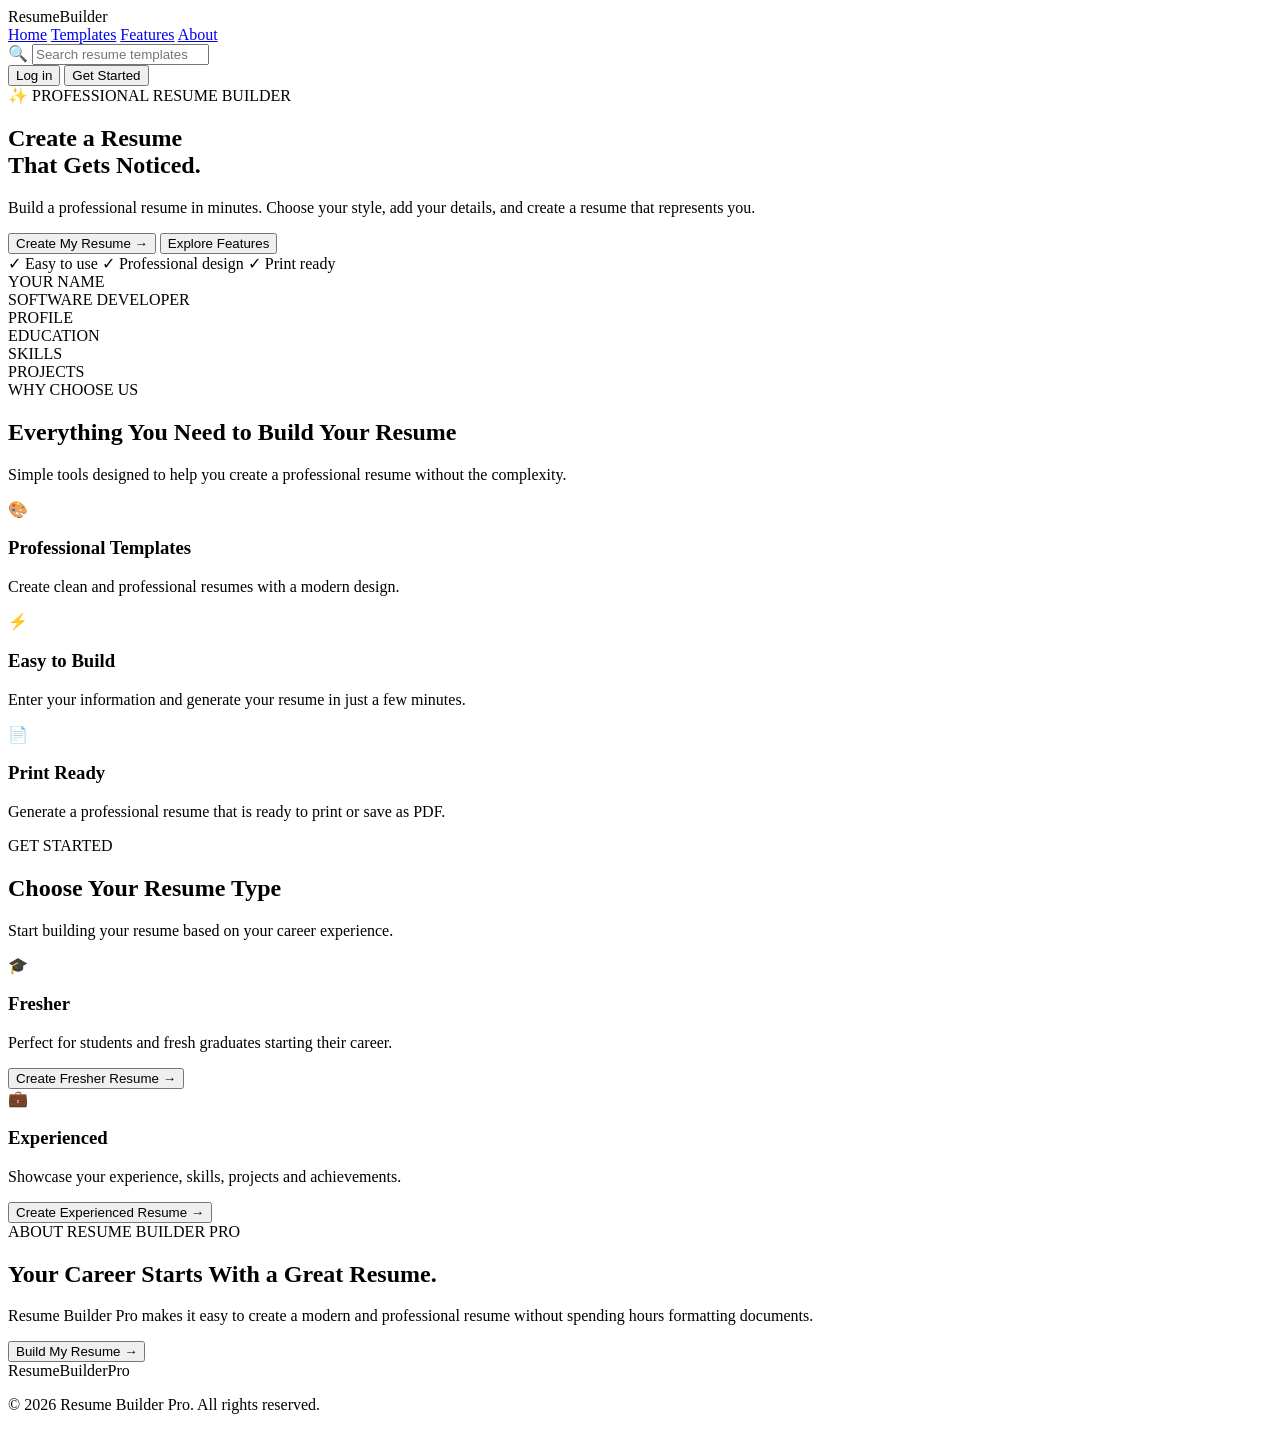
==== index.html @ 77cf284b "Update index.html" ====
<!DOCTYPE html>
<html lang="en">
<head>
  <meta charset="UTF-8">
  <meta name="viewport" content="width=device-width, initial-scale=1.0">

  <title>Resume Builder Pro</title>

  <link rel="stylesheet" href="home.css">
</head>

<body>

<!-- NAVBAR -->
<header class="navbar">

  <div class="logo">
    <span>Resume</span>Builder
  </div>

  <nav>
    <a href="#" class="active">Home</a>
    <a href="#templates">Templates</a>
    <a href="#features">Features</a>
    <a href="#about">About</a>
  </nav>

  <div class="nav-right">

    <div class="search">
      🔍
      <input
        type="text"
        placeholder="Search resume templates">
    </div>

    <button class="login">Log in</button>

    <button
      class="signup"
      onclick="startResume()">
      Get Started
    </button>

  </div>

</header>


<!-- HERO -->
<section class="hero">

  <div class="hero-content">

    <div class="badge">
      ✨ PROFESSIONAL RESUME BUILDER
    </div>

    <h1>
      Create a Resume<br>
      <span>That Gets Noticed.</span>
    </h1>

    <p>
      Build a professional resume in minutes.
      Choose your style, add your details,
      and create a resume that represents you.
    </p>

    <div class="hero-buttons">

      <button
        class="primary-btn"
        onclick="startResume()">
        Create My Resume →
      </button>

      <button
        class="secondary-btn"
        onclick="scrollToFeatures()">
        Explore Features
      </button>

    </div>

    <div class="trust">

      <span>✓ Easy to use</span>
      <span>✓ Professional design</span>
      <span>✓ Print ready</span>

    </div>

  </div>


  <!-- RESUME PREVIEW -->

  <div class="resume-preview">

    <div class="paper">

      <div class="paper-top">

        <div>

          <div class="fake-name">
            YOUR NAME
          </div>

          <div class="fake-role">
            SOFTWARE DEVELOPER
          </div>

        </div>

        <div class="fake-photo"></div>

      </div>

      <div class="line"></div>

      <div class="preview-section">

        <div class="preview-title">
          PROFILE
        </div>

        <div class="small-line"></div>
        <div class="small-line"></div>
        <div class="small-line short"></div>

      </div>

      <div class="preview-section">

        <div class="preview-title">
          EDUCATION
        </div>

        <div class="small-line"></div>
        <div class="small-line"></div>

      </div>

      <div class="preview-section">

        <div class="preview-title">
          SKILLS
        </div>

        <div class="skills-preview">
          <span></span>
          <span></span>
          <span></span>
          <span></span>
        </div>

      </div>

      <div class="preview-section">

        <div class="preview-title">
          PROJECTS
        </div>

        <div class="small-line"></div>
        <div class="small-line"></div>
        <div class="small-line short"></div>

      </div>

    </div>

  </div>

</section>


<!-- FEATURES -->
<section
  class="features"
  id="features">

  <div class="section-heading">

    <span>WHY CHOOSE US</span>

    <h2>
      Everything You Need to Build Your Resume
    </h2>

    <p>
      Simple tools designed to help you create
      a professional resume without the complexity.
    </p>

  </div>


  <div class="feature-grid">

    <div class="feature-card">

      <div class="feature-icon">
        🎨
      </div>

      <h3>
        Professional Templates
      </h3>

      <p>
        Create clean and professional resumes
        with a modern design.
      </p>

    </div>


    <div class="feature-card">

      <div class="feature-icon">
        ⚡
      </div>

      <h3>
        Easy to Build
      </h3>

      <p>
        Enter your information and generate
        your resume in just a few minutes.
      </p>

    </div>


    <div class="feature-card">

      <div class="feature-icon">
        📄
      </div>

      <h3>
        Print Ready
      </h3>

      <p>
        Generate a professional resume that
        is ready to print or save as PDF.
      </p>

    </div>

  </div>

</section>


<!-- TEMPLATES -->
<section
  class="templates"
  id="templates">

  <div class="section-heading">

    <span>GET STARTED</span>

    <h2>
      Choose Your Resume Type
    </h2>

    <p>
      Start building your resume based on
      your career experience.
    </p>

  </div>


  <div class="type-grid">

    <div
      class="type-card"
      onclick="startResume()">

      <div class="type-icon">
        🎓
      </div>

      <h3>
        Fresher
      </h3>

      <p>
        Perfect for students and fresh graduates
        starting their career.
      </p>

      <button>
        Create Fresher Resume →
      </button>

    </div>


    <div
      class="type-card"
      onclick="startResume()">

      <div class="type-icon">
        💼
      </div>

      <h3>
        Experienced
      </h3>

      <p>
        Showcase your experience, skills,
        projects and achievements.
      </p>

      <button>
        Create Experienced Resume →
      </button>

    </div>

  </div>

</section>


<!-- ABOUT -->
<section
  class="about"
  id="about">

  <div>

    <span>ABOUT RESUME BUILDER PRO</span>

    <h2>
      Your Career Starts With
      a Great Resume.
    </h2>

    <p>
      Resume Builder Pro makes it easy to create
      a modern and professional resume without
      spending hours formatting documents.
    </p>

    <button
      class="primary-btn"
      onclick="startResume()">
      Build My Resume →
    </button>

  </div>

</section>


<!-- FOOTER -->
<footer>

  <div class="footer-logo">
    ResumeBuilder<span>Pro</span>
  </div>

  <p>
    © 2026 Resume Builder Pro. All rights reserved.
  </p>

</footer>


<script>

function startResume() {

  window.location.href = "resume.html";

}

function scrollToFeatures() {

  document
    .getElementById("features")
    .scrollIntoView({
      behavior: "smooth"
    });

}

</script>

</body>
</html>
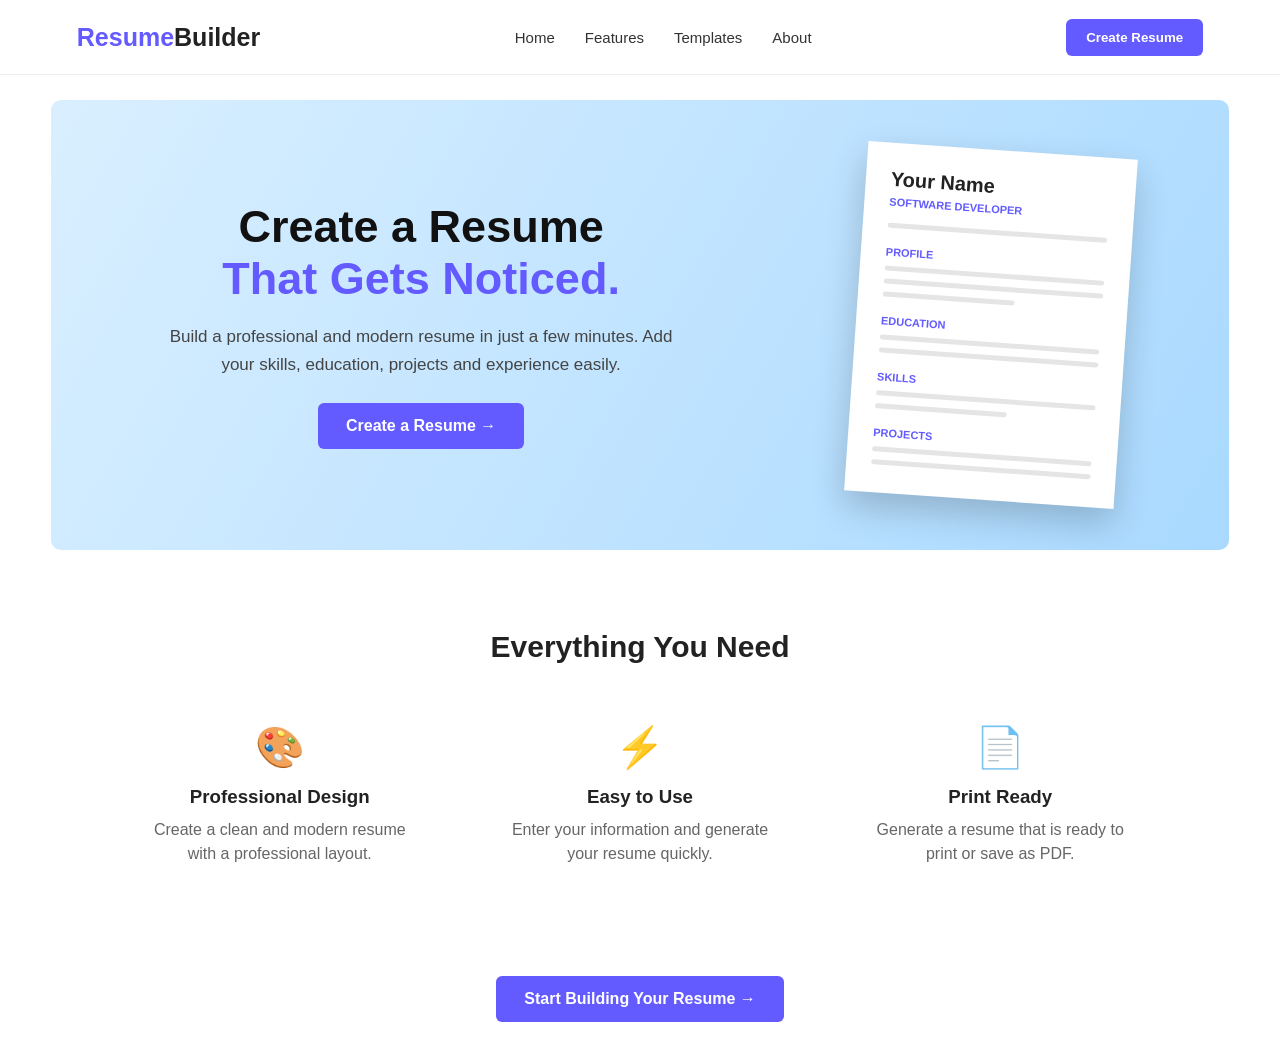
==== commit f84c48b7: "Update index.html" ====
--- a/index.html
+++ b/index.html
@@ -6,397 +6,448 @@
 
   <title>Resume Builder Pro</title>
 
-  <link rel="stylesheet" href="home.css">
+  <style>
+    * {
+      margin: 0;
+      padding: 0;
+      box-sizing: border-box;
+    }
+
+    body {
+      font-family: Arial, sans-serif;
+      background: white;
+      color: #222;
+    }
+
+    /* NAVBAR */
+
+    .navbar {
+      height: 75px;
+      display: flex;
+      align-items: center;
+      justify-content: space-between;
+      padding: 0 6%;
+      border-bottom: 1px solid #eee;
+      background: white;
+    }
+
+    .logo {
+      font-size: 25px;
+      font-weight: bold;
+      color: #635bff;
+    }
+
+    .logo span {
+      color: #222;
+    }
+
+    .nav-links {
+      display: flex;
+      gap: 30px;
+    }
+
+    .nav-links a {
+      text-decoration: none;
+      color: #333;
+      font-size: 15px;
+    }
+
+    .nav-links a:hover {
+      color: #635bff;
+    }
+
+    .nav-button {
+      background: #635bff;
+      color: white;
+      border: none;
+      padding: 11px 20px;
+      border-radius: 6px;
+      cursor: pointer;
+      font-weight: bold;
+    }
+
+
+    /* HERO */
+
+    .hero {
+      margin: 25px 4%;
+      min-height: 430px;
+      border-radius: 10px;
+
+      background: linear-gradient(
+        120deg,
+        #d9efff,
+        #a9d9ff
+      );
+
+      display: flex;
+      align-items: center;
+      justify-content: space-between;
+
+      padding: 50px 8%;
+      overflow: hidden;
+    }
+
+    .hero-content {
+      width: 55%;
+      text-align: center;
+    }
+
+    .hero h1 {
+      font-size: 45px;
+      margin-bottom: 18px;
+      color: #111;
+    }
+
+    .hero h1 span {
+      color: #635bff;
+    }
+
+    .hero p {
+      font-size: 17px;
+      line-height: 1.6;
+      color: #444;
+      margin-bottom: 25px;
+    }
+
+    .create-btn {
+      background: #635bff;
+      color: white;
+      border: none;
+      padding: 14px 28px;
+      border-radius: 6px;
+      font-size: 16px;
+      font-weight: bold;
+      cursor: pointer;
+    }
+
+    .create-btn:hover {
+      background: #5048d8;
+    }
+
+
+    /* RESUME PREVIEW */
+
+    .resume-card {
+      width: 270px;
+      height: 350px;
+      background: white;
+      padding: 25px;
+      box-shadow: 0 15px 35px rgba(0,0,0,0.2);
+      transform: rotate(4deg);
+    }
+
+    .resume-card h2 {
+      font-size: 20px;
+      margin-bottom: 5px;
+    }
+
+    .resume-card h4 {
+      color: #635bff;
+      font-size: 11px;
+      margin-bottom: 15px;
+    }
+
+    .line {
+      height: 5px;
+      background: #e5e5e5;
+      margin: 8px 0;
+      border-radius: 5px;
+    }
+
+    .short {
+      width: 60%;
+    }
+
+    .resume-title {
+      font-size: 11px;
+      font-weight: bold;
+      color: #635bff;
+      margin-top: 18px;
+    }
+
+
+    /* FEATURES */
+
+    .features {
+      padding: 55px 7%;
+      text-align: center;
+    }
+
+    .features h2 {
+      font-size: 30px;
+      margin-bottom: 35px;
+    }
+
+    .feature-container {
+      display: flex;
+      justify-content: center;
+      gap: 30px;
+    }
+
+    .feature {
+      width: 30%;
+      padding: 25px;
+    }
+
+    .icon {
+      font-size: 40px;
+      margin-bottom: 15px;
+    }
+
+    .feature h3 {
+      margin-bottom: 10px;
+    }
+
+    .feature p {
+      color: #666;
+      line-height: 1.5;
+    }
+
+
+    /* BOTTOM BUTTON */
+
+    .bottom {
+      text-align: center;
+      padding: 30px;
+    }
+
+
+    /* MOBILE */
+
+    @media (max-width: 800px) {
+
+      .nav-links {
+        display: none;
+      }
+
+      .hero {
+        flex-direction: column;
+        text-align: center;
+      }
+
+      .hero-content {
+        width: 100%;
+      }
+
+      .hero h1 {
+        font-size: 35px;
+      }
+
+      .resume-card {
+        margin-top: 40px;
+      }
+
+      .feature-container {
+        flex-direction: column;
+        align-items: center;
+      }
+
+      .feature {
+        width: 90%;
+      }
+    }
+
+  </style>
 </head>
 
+
 <body>
 
-<!-- NAVBAR -->
-<header class="navbar">
-
-  <div class="logo">
-    <span>Resume</span>Builder
+
+  <!-- NAVBAR -->
+
+  <div class="navbar">
+
+    <div class="logo">
+      Resume<span>Builder</span>
+    </div>
+
+    <div class="nav-links">
+      <a href="#">Home</a>
+      <a href="#features">Features</a>
+      <a href="#">Templates</a>
+      <a href="#">About</a>
+    </div>
+
+    <button
+      class="nav-button"
+      onclick="openResume()">
+      Create Resume
+    </button>
+
   </div>
 
-  <nav>
-    <a href="#" class="active">Home</a>
-    <a href="#templates">Templates</a>
-    <a href="#features">Features</a>
-    <a href="#about">About</a>
-  </nav>
-
-  <div class="nav-right">
-
-    <div class="search">
-      🔍
-      <input
-        type="text"
-        placeholder="Search resume templates">
+
+  <!-- HERO -->
+
+  <section class="hero">
+
+    <div class="hero-content">
+
+      <h1>
+        Create a Resume<br>
+        <span>That Gets Noticed.</span>
+      </h1>
+
+      <p>
+        Build a professional and modern resume
+        in just a few minutes. Add your skills,
+        education, projects and experience easily.
+      </p>
+
+      <button
+        class="create-btn"
+        onclick="openResume()">
+        Create a Resume →
+      </button>
+
     </div>
 
-    <button class="login">Log in</button>
+
+    <!-- RESUME PREVIEW -->
+
+    <div class="resume-card">
+
+      <h2>Your Name</h2>
+
+      <h4>SOFTWARE DEVELOPER</h4>
+
+      <div class="line"></div>
+
+      <div class="resume-title">
+        PROFILE
+      </div>
+
+      <div class="line"></div>
+      <div class="line"></div>
+      <div class="line short"></div>
+
+
+      <div class="resume-title">
+        EDUCATION
+      </div>
+
+      <div class="line"></div>
+      <div class="line"></div>
+
+
+      <div class="resume-title">
+        SKILLS
+      </div>
+
+      <div class="line"></div>
+      <div class="line short"></div>
+
+
+      <div class="resume-title">
+        PROJECTS
+      </div>
+
+      <div class="line"></div>
+      <div class="line"></div>
+
+    </div>
+
+  </section>
+
+
+  <!-- FEATURES -->
+
+  <section
+    class="features"
+    id="features">
+
+    <h2>
+      Everything You Need
+    </h2>
+
+
+    <div class="feature-container">
+
+
+      <div class="feature">
+
+        <div class="icon">
+          🎨
+        </div>
+
+        <h3>
+          Professional Design
+        </h3>
+
+        <p>
+          Create a clean and modern resume
+          with a professional layout.
+        </p>
+
+      </div>
+
+
+      <div class="feature">
+
+        <div class="icon">
+          ⚡
+        </div>
+
+        <h3>
+          Easy to Use
+        </h3>
+
+        <p>
+          Enter your information and
+          generate your resume quickly.
+        </p>
+
+      </div>
+
+
+      <div class="feature">
+
+        <div class="icon">
+          📄
+        </div>
+
+        <h3>
+          Print Ready
+        </h3>
+
+        <p>
+          Generate a resume that is ready
+          to print or save as PDF.
+        </p>
+
+      </div>
+
+
+    </div>
+
+  </section>
+
+
+  <!-- BOTTOM -->
+
+  <div class="bottom">
 
     <button
-      class="signup"
-      onclick="startResume()">
-      Get Started
+      class="create-btn"
+      onclick="openResume()">
+      Start Building Your Resume →
     </button>
 
   </div>
 
-</header>
-
-
-<!-- HERO -->
-<section class="hero">
-
-  <div class="hero-content">
-
-    <div class="badge">
-      ✨ PROFESSIONAL RESUME BUILDER
-    </div>
-
-    <h1>
-      Create a Resume<br>
-      <span>That Gets Noticed.</span>
-    </h1>
-
-    <p>
-      Build a professional resume in minutes.
-      Choose your style, add your details,
-      and create a resume that represents you.
-    </p>
-
-    <div class="hero-buttons">
-
-      <button
-        class="primary-btn"
-        onclick="startResume()">
-        Create My Resume →
-      </button>
-
-      <button
-        class="secondary-btn"
-        onclick="scrollToFeatures()">
-        Explore Features
-      </button>
-
-    </div>
-
-    <div class="trust">
-
-      <span>✓ Easy to use</span>
-      <span>✓ Professional design</span>
-      <span>✓ Print ready</span>
-
-    </div>
-
-  </div>
-
-
-  <!-- RESUME PREVIEW -->
-
-  <div class="resume-preview">
-
-    <div class="paper">
-
-      <div class="paper-top">
-
-        <div>
-
-          <div class="fake-name">
-            YOUR NAME
-          </div>
-
-          <div class="fake-role">
-            SOFTWARE DEVELOPER
-          </div>
-
-        </div>
-
-        <div class="fake-photo"></div>
-
-      </div>
-
-      <div class="line"></div>
-
-      <div class="preview-section">
-
-        <div class="preview-title">
-          PROFILE
-        </div>
-
-        <div class="small-line"></div>
-        <div class="small-line"></div>
-        <div class="small-line short"></div>
-
-      </div>
-
-      <div class="preview-section">
-
-        <div class="preview-title">
-          EDUCATION
-        </div>
-
-        <div class="small-line"></div>
-        <div class="small-line"></div>
-
-      </div>
-
-      <div class="preview-section">
-
-        <div class="preview-title">
-          SKILLS
-        </div>
-
-        <div class="skills-preview">
-          <span></span>
-          <span></span>
-          <span></span>
-          <span></span>
-        </div>
-
-      </div>
-
-      <div class="preview-section">
-
-        <div class="preview-title">
-          PROJECTS
-        </div>
-
-        <div class="small-line"></div>
-        <div class="small-line"></div>
-        <div class="small-line short"></div>
-
-      </div>
-
-    </div>
-
-  </div>
-
-</section>
-
-
-<!-- FEATURES -->
-<section
-  class="features"
-  id="features">
-
-  <div class="section-heading">
-
-    <span>WHY CHOOSE US</span>
-
-    <h2>
-      Everything You Need to Build Your Resume
-    </h2>
-
-    <p>
-      Simple tools designed to help you create
-      a professional resume without the complexity.
-    </p>
-
-  </div>
-
-
-  <div class="feature-grid">
-
-    <div class="feature-card">
-
-      <div class="feature-icon">
-        🎨
-      </div>
-
-      <h3>
-        Professional Templates
-      </h3>
-
-      <p>
-        Create clean and professional resumes
-        with a modern design.
-      </p>
-
-    </div>
-
-
-    <div class="feature-card">
-
-      <div class="feature-icon">
-        ⚡
-      </div>
-
-      <h3>
-        Easy to Build
-      </h3>
-
-      <p>
-        Enter your information and generate
-        your resume in just a few minutes.
-      </p>
-
-    </div>
-
-
-    <div class="feature-card">
-
-      <div class="feature-icon">
-        📄
-      </div>
-
-      <h3>
-        Print Ready
-      </h3>
-
-      <p>
-        Generate a professional resume that
-        is ready to print or save as PDF.
-      </p>
-
-    </div>
-
-  </div>
-
-</section>
-
-
-<!-- TEMPLATES -->
-<section
-  class="templates"
-  id="templates">
-
-  <div class="section-heading">
-
-    <span>GET STARTED</span>
-
-    <h2>
-      Choose Your Resume Type
-    </h2>
-
-    <p>
-      Start building your resume based on
-      your career experience.
-    </p>
-
-  </div>
-
-
-  <div class="type-grid">
-
-    <div
-      class="type-card"
-      onclick="startResume()">
-
-      <div class="type-icon">
-        🎓
-      </div>
-
-      <h3>
-        Fresher
-      </h3>
-
-      <p>
-        Perfect for students and fresh graduates
-        starting their career.
-      </p>
-
-      <button>
-        Create Fresher Resume →
-      </button>
-
-    </div>
-
-
-    <div
-      class="type-card"
-      onclick="startResume()">
-
-      <div class="type-icon">
-        💼
-      </div>
-
-      <h3>
-        Experienced
-      </h3>
-
-      <p>
-        Showcase your experience, skills,
-        projects and achievements.
-      </p>
-
-      <button>
-        Create Experienced Resume →
-      </button>
-
-    </div>
-
-  </div>
-
-</section>
-
-
-<!-- ABOUT -->
-<section
-  class="about"
-  id="about">
-
-  <div>
-
-    <span>ABOUT RESUME BUILDER PRO</span>
-
-    <h2>
-      Your Career Starts With
-      a Great Resume.
-    </h2>
-
-    <p>
-      Resume Builder Pro makes it easy to create
-      a modern and professional resume without
-      spending hours formatting documents.
-    </p>
-
-    <button
-      class="primary-btn"
-      onclick="startResume()">
-      Build My Resume →
-    </button>
-
-  </div>
-
-</section>
-
-
-<!-- FOOTER -->
-<footer>
-
-  <div class="footer-logo">
-    ResumeBuilder<span>Pro</span>
-  </div>
-
-  <p>
-    © 2026 Resume Builder Pro. All rights reserved.
-  </p>
-
-</footer>
-
-
-<script>
-
-function startResume() {
-
-  window.location.href = "resume.html";
-
-}
-
-function scrollToFeatures() {
-
-  document
-    .getElementById("features")
-    .scrollIntoView({
-      behavior: "smooth"
-    });
-
-}
-
-</script>
+
+  <script>
+
+    function openResume() {
+
+      window.location.href = "resume.html";
+
+    }
+
+  </script>
+
 
 </body>
 </html>
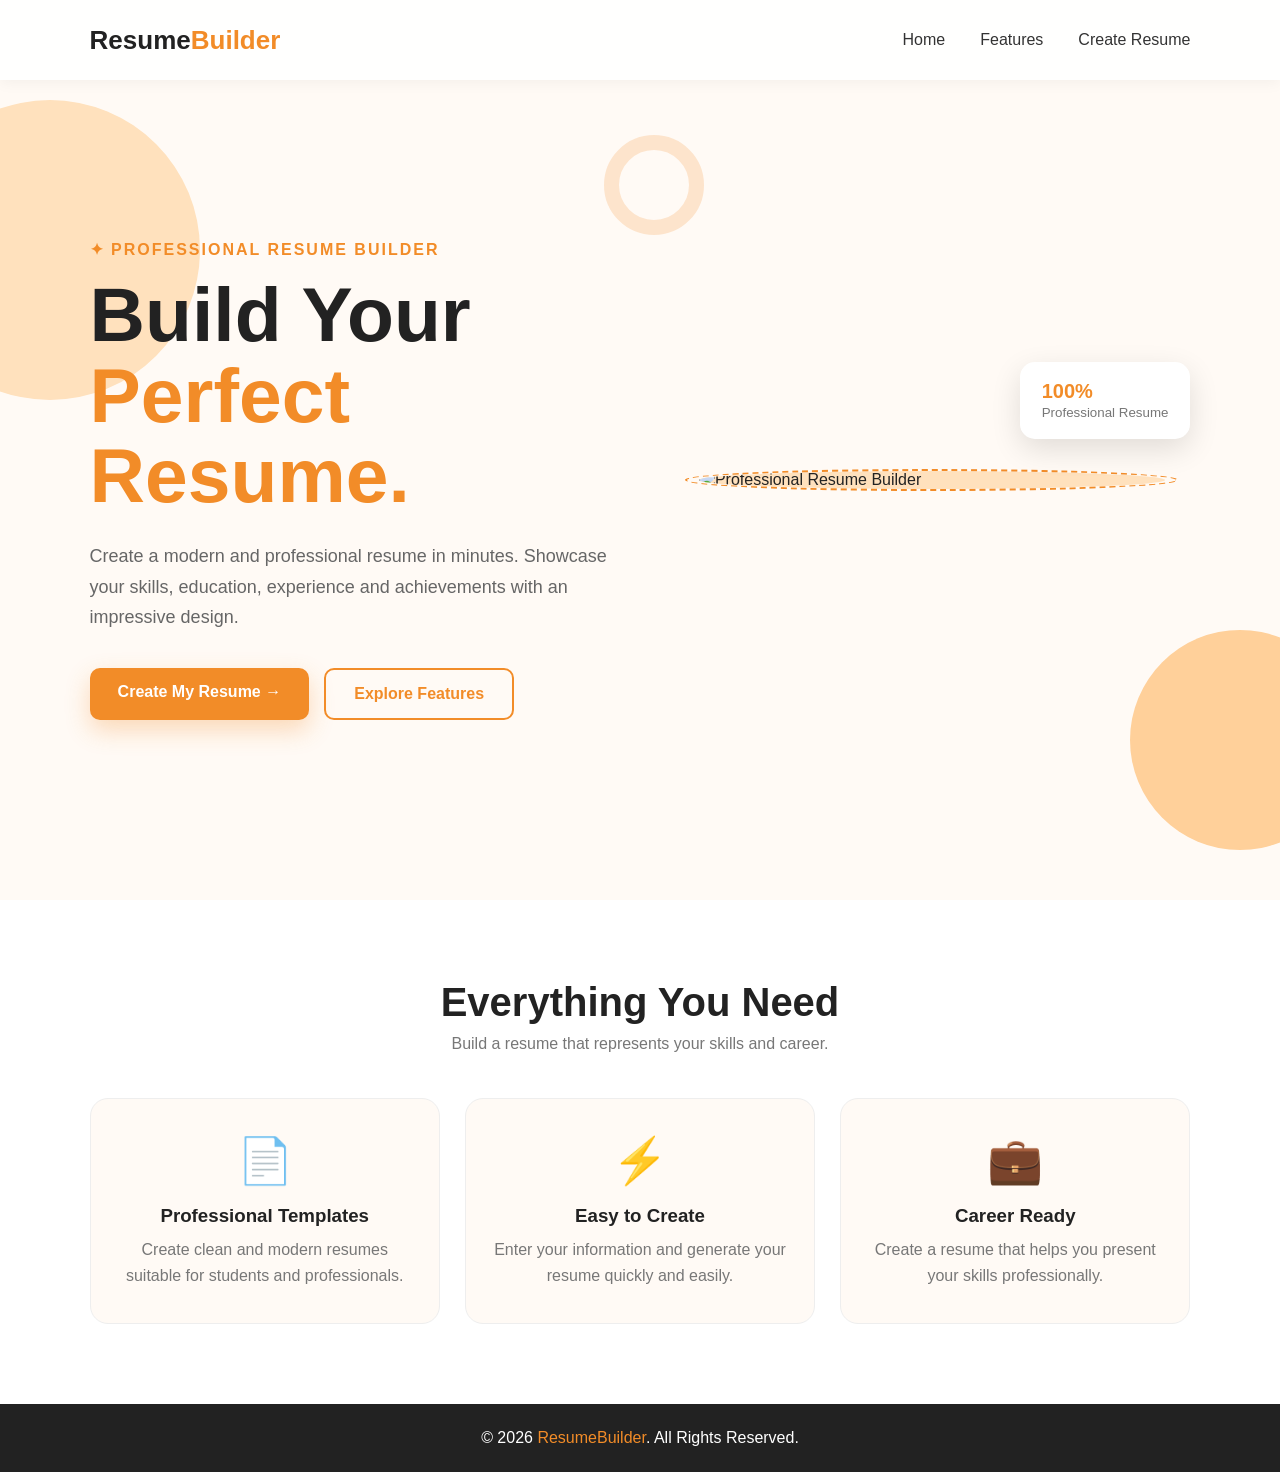
==== commit 4dbb9070: "Update index.html" ====
--- a/index.html
+++ b/index.html
@@ -1,452 +1,579 @@
 <!DOCTYPE html>
 <html lang="en">
 <head>
-  <meta charset="UTF-8">
-  <meta name="viewport" content="width=device-width, initial-scale=1.0">
-
-  <title>Resume Builder Pro</title>
-
-  <style>
-    * {
-      margin: 0;
-      padding: 0;
-      box-sizing: border-box;
-    }
-
-    body {
-      font-family: Arial, sans-serif;
-      background: white;
-      color: #222;
-    }
-
-    /* NAVBAR */
-
-    .navbar {
-      height: 75px;
-      display: flex;
-      align-items: center;
-      justify-content: space-between;
-      padding: 0 6%;
-      border-bottom: 1px solid #eee;
-      background: white;
-    }
-
-    .logo {
-      font-size: 25px;
-      font-weight: bold;
-      color: #635bff;
-    }
-
-    .logo span {
-      color: #222;
-    }
+<meta charset="UTF-8">
+<meta name="viewport" content="width=device-width, initial-scale=1.0">
+
+<title>Resume Builder Pro</title>
+
+<style>
+* {
+    margin: 0;
+    padding: 0;
+    box-sizing: border-box;
+    font-family: "Poppins", Arial, sans-serif;
+}
+
+body {
+    background: #fffaf5;
+    color: #222;
+    overflow-x: hidden;
+}
+
+/* NAVBAR */
+.navbar {
+    width: 100%;
+    height: 80px;
+    display: flex;
+    align-items: center;
+    justify-content: space-between;
+    padding: 0 7%;
+    background: rgba(255,255,255,0.9);
+    backdrop-filter: blur(10px);
+    position: fixed;
+    top: 0;
+    z-index: 1000;
+    box-shadow: 0 2px 15px rgba(0,0,0,0.05);
+}
+
+.logo {
+    font-size: 26px;
+    font-weight: 800;
+    color: #222;
+}
+
+.logo span {
+    color: #f28c28;
+}
+
+.nav-links {
+    display: flex;
+    gap: 35px;
+    list-style: none;
+}
+
+.nav-links a {
+    text-decoration: none;
+    color: #333;
+    font-weight: 500;
+    transition: 0.3s;
+}
+
+.nav-links a:hover {
+    color: #f28c28;
+}
+
+/* HERO */
+.hero {
+    min-height: 100vh;
+    padding: 120px 7% 60px;
+    display: flex;
+    align-items: center;
+    justify-content: space-between;
+    position: relative;
+    overflow: hidden;
+}
+
+/* BACKGROUND SHAPES */
+.shape {
+    position: absolute;
+    border-radius: 50%;
+    z-index: -1;
+}
+
+.shape1 {
+    width: 300px;
+    height: 300px;
+    background: #ffe1bd;
+    top: 100px;
+    left: -100px;
+    animation: float 6s ease-in-out infinite;
+}
+
+.shape2 {
+    width: 220px;
+    height: 220px;
+    background: #ffd09a;
+    right: -70px;
+    bottom: 50px;
+    animation: float 5s ease-in-out infinite reverse;
+}
+
+.shape3 {
+    width: 100px;
+    height: 100px;
+    border: 15px solid #f28c28;
+    right: 45%;
+    top: 15%;
+    opacity: .2;
+    animation: rotate 10s linear infinite;
+}
+
+/* LEFT */
+.hero-content {
+    width: 50%;
+    animation: slideLeft 1s ease forwards;
+}
+
+.small-title {
+    color: #f28c28;
+    font-size: 16px;
+    font-weight: 700;
+    letter-spacing: 2px;
+    margin-bottom: 15px;
+}
+
+.hero h1 {
+    font-size: clamp(45px, 6vw, 78px);
+    line-height: 1.05;
+    font-weight: 800;
+    margin-bottom: 25px;
+}
+
+.hero h1 span {
+    color: #f28c28;
+}
+
+.hero p {
+    font-size: 18px;
+    line-height: 1.7;
+    color: #666;
+    max-width: 560px;
+    margin-bottom: 35px;
+}
+
+/* BUTTONS */
+.buttons {
+    display: flex;
+    gap: 15px;
+    flex-wrap: wrap;
+}
+
+.primary-btn {
+    text-decoration: none;
+    padding: 15px 28px;
+    background: #f28c28;
+    color: white;
+    border-radius: 10px;
+    font-weight: 700;
+    box-shadow: 0 10px 25px rgba(242,140,40,.3);
+    transition: .3s;
+}
+
+.primary-btn:hover {
+    transform: translateY(-4px);
+    background: #e4770d;
+}
+
+.secondary-btn {
+    text-decoration: none;
+    padding: 15px 28px;
+    border: 2px solid #f28c28;
+    color: #f28c28;
+    border-radius: 10px;
+    font-weight: 700;
+    transition: .3s;
+}
+
+.secondary-btn:hover {
+    background: #f28c28;
+    color: white;
+}
+
+/* IMAGE */
+.hero-image {
+    width: 47%;
+    display: flex;
+    justify-content: center;
+    align-items: center;
+    position: relative;
+    animation: slideRight 1s ease forwards;
+}
+
+.image-circle {
+    width: min(480px, 90%);
+    height: min(480px, 90%);
+    border-radius: 50%;
+    background: #ffe1bd;
+    display: flex;
+    justify-content: center;
+    align-items: center;
+    position: relative;
+    animation: imageFloat 4s ease-in-out infinite;
+}
+
+.image-circle::before {
+    content: "";
+    position: absolute;
+    width: 105%;
+    height: 105%;
+    border: 2px dashed #f28c28;
+    border-radius: 50%;
+    animation: rotate 15s linear infinite;
+}
+
+.hero-image img {
+    width: 100%;
+    height: 100%;
+    object-fit: cover;
+    border-radius: 50%;
+    position: relative;
+    z-index: 2;
+}
+
+/* BADGE */
+.badge {
+    position: absolute;
+    right: 0;
+    bottom: 50px;
+    background: white;
+    padding: 18px 22px;
+    border-radius: 15px;
+    box-shadow: 0 10px 30px rgba(0,0,0,.12);
+    animation: badgeFloat 3s ease-in-out infinite;
+    z-index: 5;
+}
+
+.badge strong {
+    display: block;
+    font-size: 20px;
+    color: #f28c28;
+}
+
+.badge small {
+    color: #777;
+}
+
+/* FEATURES */
+.features {
+    padding: 80px 7%;
+    background: white;
+    text-align: center;
+}
+
+.features h2 {
+    font-size: 40px;
+    margin-bottom: 10px;
+}
+
+.features > p {
+    color: #777;
+    margin-bottom: 45px;
+}
+
+.feature-grid {
+    display: grid;
+    grid-template-columns: repeat(3, 1fr);
+    gap: 25px;
+}
+
+.card {
+    padding: 35px 25px;
+    border-radius: 18px;
+    background: #fffaf5;
+    transition: .3s;
+    border: 1px solid #eee;
+}
+
+.card:hover {
+    transform: translateY(-10px);
+    box-shadow: 0 15px 35px rgba(0,0,0,.08);
+}
+
+.icon {
+    font-size: 45px;
+    margin-bottom: 18px;
+}
+
+.card h3 {
+    margin-bottom: 10px;
+}
+
+.card p {
+    color: #777;
+    line-height: 1.6;
+}
+
+/* FOOTER */
+footer {
+    background: #222;
+    color: white;
+    text-align: center;
+    padding: 25px;
+}
+
+footer span {
+    color: #f28c28;
+}
+
+/* ANIMATIONS */
+@keyframes slideLeft {
+    from {
+        opacity: 0;
+        transform: translateX(-70px);
+    }
+    to {
+        opacity: 1;
+        transform: translateX(0);
+    }
+}
+
+@keyframes slideRight {
+    from {
+        opacity: 0;
+        transform: translateX(70px);
+    }
+    to {
+        opacity: 1;
+        transform: translateX(0);
+    }
+}
+
+@keyframes imageFloat {
+    0%,100% {
+        transform: translateY(0);
+    }
+    50% {
+        transform: translateY(-15px);
+    }
+}
+
+@keyframes badgeFloat {
+    0%,100% {
+        transform: translateY(0);
+    }
+    50% {
+        transform: translateY(-10px);
+    }
+}
+
+@keyframes float {
+    0%,100% {
+        transform: translateY(0);
+    }
+    50% {
+        transform: translateY(-25px);
+    }
+}
+
+@keyframes rotate {
+    from {
+        transform: rotate(0deg);
+    }
+    to {
+        transform: rotate(360deg);
+    }
+}
+
+/* MOBILE */
+@media(max-width: 900px) {
 
     .nav-links {
-      display: flex;
-      gap: 30px;
-    }
-
-    .nav-links a {
-      text-decoration: none;
-      color: #333;
-      font-size: 15px;
-    }
-
-    .nav-links a:hover {
-      color: #635bff;
-    }
-
-    .nav-button {
-      background: #635bff;
-      color: white;
-      border: none;
-      padding: 11px 20px;
-      border-radius: 6px;
-      cursor: pointer;
-      font-weight: bold;
-    }
-
-
-    /* HERO */
+        display: none;
+    }
 
     .hero {
-      margin: 25px 4%;
-      min-height: 430px;
-      border-radius: 10px;
-
-      background: linear-gradient(
-        120deg,
-        #d9efff,
-        #a9d9ff
-      );
-
-      display: flex;
-      align-items: center;
-      justify-content: space-between;
-
-      padding: 50px 8%;
-      overflow: hidden;
-    }
-
-    .hero-content {
-      width: 55%;
-      text-align: center;
-    }
-
-    .hero h1 {
-      font-size: 45px;
-      margin-bottom: 18px;
-      color: #111;
-    }
-
-    .hero h1 span {
-      color: #635bff;
-    }
-
-    .hero p {
-      font-size: 17px;
-      line-height: 1.6;
-      color: #444;
-      margin-bottom: 25px;
-    }
-
-    .create-btn {
-      background: #635bff;
-      color: white;
-      border: none;
-      padding: 14px 28px;
-      border-radius: 6px;
-      font-size: 16px;
-      font-weight: bold;
-      cursor: pointer;
-    }
-
-    .create-btn:hover {
-      background: #5048d8;
-    }
-
-
-    /* RESUME PREVIEW */
-
-    .resume-card {
-      width: 270px;
-      height: 350px;
-      background: white;
-      padding: 25px;
-      box-shadow: 0 15px 35px rgba(0,0,0,0.2);
-      transform: rotate(4deg);
-    }
-
-    .resume-card h2 {
-      font-size: 20px;
-      margin-bottom: 5px;
-    }
-
-    .resume-card h4 {
-      color: #635bff;
-      font-size: 11px;
-      margin-bottom: 15px;
-    }
-
-    .line {
-      height: 5px;
-      background: #e5e5e5;
-      margin: 8px 0;
-      border-radius: 5px;
-    }
-
-    .short {
-      width: 60%;
-    }
-
-    .resume-title {
-      font-size: 11px;
-      font-weight: bold;
-      color: #635bff;
-      margin-top: 18px;
-    }
-
-
-    /* FEATURES */
-
-    .features {
-      padding: 55px 7%;
-      text-align: center;
-    }
-
-    .features h2 {
-      font-size: 30px;
-      margin-bottom: 35px;
-    }
-
-    .feature-container {
-      display: flex;
-      justify-content: center;
-      gap: 30px;
-    }
-
-    .feature {
-      width: 30%;
-      padding: 25px;
-    }
-
-    .icon {
-      font-size: 40px;
-      margin-bottom: 15px;
-    }
-
-    .feature h3 {
-      margin-bottom: 10px;
-    }
-
-    .feature p {
-      color: #666;
-      line-height: 1.5;
-    }
-
-
-    /* BOTTOM BUTTON */
-
-    .bottom {
-      text-align: center;
-      padding: 30px;
-    }
-
-
-    /* MOBILE */
-
-    @media (max-width: 800px) {
-
-      .nav-links {
-        display: none;
-      }
-
-      .hero {
         flex-direction: column;
         text-align: center;
-      }
-
-      .hero-content {
+        padding-top: 120px;
+    }
+
+    .hero-content {
         width: 100%;
-      }
-
-      .hero h1 {
-        font-size: 35px;
-      }
-
-      .resume-card {
-        margin-top: 40px;
-      }
-
-      .feature-container {
-        flex-direction: column;
-        align-items: center;
-      }
-
-      .feature {
-        width: 90%;
-      }
-    }
-
-  </style>
+    }
+
+    .hero p {
+        margin-left: auto;
+        margin-right: auto;
+    }
+
+    .buttons {
+        justify-content: center;
+    }
+
+    .hero-image {
+        width: 100%;
+        margin-top: 60px;
+    }
+
+    .image-circle {
+        width: 350px;
+        height: 350px;
+    }
+
+    .feature-grid {
+        grid-template-columns: 1fr;
+    }
+}
+
+@media(max-width: 500px) {
+
+    .hero h1 {
+        font-size: 43px;
+    }
+
+    .hero p {
+        font-size: 16px;
+    }
+
+    .image-circle {
+        width: 280px;
+        height: 280px;
+    }
+
+    .badge {
+        right: 5px;
+        bottom: 20px;
+        padding: 12px;
+    }
+}
+</style>
 </head>
 
-
 <body>
 
-
-  <!-- NAVBAR -->
-
-  <div class="navbar">
+<!-- NAVBAR -->
+<nav class="navbar">
 
     <div class="logo">
-      Resume<span>Builder</span>
+        Resume<span>Builder</span>
     </div>
 
-    <div class="nav-links">
-      <a href="#">Home</a>
-      <a href="#features">Features</a>
-      <a href="#">Templates</a>
-      <a href="#">About</a>
+    <ul class="nav-links">
+        <li><a href="index.html">Home</a></li>
+        <li><a href="#features">Features</a></li>
+        <li><a href="resume.html">Create Resume</a></li>
+    </ul>
+
+</nav>
+
+
+<!-- HERO -->
+<section class="hero">
+
+    <div class="shape shape1"></div>
+    <div class="shape shape2"></div>
+    <div class="shape shape3"></div>
+
+    <div class="hero-content">
+
+        <div class="small-title">
+            ✦ PROFESSIONAL RESUME BUILDER
+        </div>
+
+        <h1>
+            Build Your
+            <br>
+            <span>Perfect Resume.</span>
+        </h1>
+
+        <p>
+            Create a modern and professional resume in minutes.
+            Showcase your skills, education, experience and
+            achievements with an impressive design.
+        </p>
+
+        <div class="buttons">
+
+            <a href="resume.html" class="primary-btn">
+                Create My Resume →
+            </a>
+
+            <a href="#features" class="secondary-btn">
+                Explore Features
+            </a>
+
+        </div>
+
     </div>
 
-    <button
-      class="nav-button"
-      onclick="openResume()">
-      Create Resume
-    </button>
-
-  </div>
-
-
-  <!-- HERO -->
-
-  <section class="hero">
-
-    <div class="hero-content">
-
-      <h1>
-        Create a Resume<br>
-        <span>That Gets Noticed.</span>
-      </h1>
-
-      <p>
-        Build a professional and modern resume
-        in just a few minutes. Add your skills,
-        education, projects and experience easily.
-      </p>
-
-      <button
-        class="create-btn"
-        onclick="openResume()">
-        Create a Resume →
-      </button>
+
+    <!-- IMAGE -->
+    <div class="hero-image">
+
+        <div class="image-circle">
+
+            <img
+                src="resume-person.jpg"
+                alt="Professional Resume Builder"
+            >
+
+        </div>
+
+        <div class="badge">
+            <strong>100%</strong>
+            <small>Professional Resume</small>
+        </div>
 
     </div>
 
-
-    <!-- RESUME PREVIEW -->
-
-    <div class="resume-card">
-
-      <h2>Your Name</h2>
-
-      <h4>SOFTWARE DEVELOPER</h4>
-
-      <div class="line"></div>
-
-      <div class="resume-title">
-        PROFILE
-      </div>
-
-      <div class="line"></div>
-      <div class="line"></div>
-      <div class="line short"></div>
-
-
-      <div class="resume-title">
-        EDUCATION
-      </div>
-
-      <div class="line"></div>
-      <div class="line"></div>
-
-
-      <div class="resume-title">
-        SKILLS
-      </div>
-
-      <div class="line"></div>
-      <div class="line short"></div>
-
-
-      <div class="resume-title">
-        PROJECTS
-      </div>
-
-      <div class="line"></div>
-      <div class="line"></div>
+</section>
+
+
+<!-- FEATURES -->
+<section class="features" id="features">
+
+    <h2>Everything You Need</h2>
+
+    <p>
+        Build a resume that represents your skills and career.
+    </p>
+
+    <div class="feature-grid">
+
+        <div class="card">
+
+            <div class="icon">📄</div>
+
+            <h3>Professional Templates</h3>
+
+            <p>
+                Create clean and modern resumes
+                suitable for students and professionals.
+            </p>
+
+        </div>
+
+
+        <div class="card">
+
+            <div class="icon">⚡</div>
+
+            <h3>Easy to Create</h3>
+
+            <p>
+                Enter your information and generate
+                your resume quickly and easily.
+            </p>
+
+        </div>
+
+
+        <div class="card">
+
+            <div class="icon">💼</div>
+
+            <h3>Career Ready</h3>
+
+            <p>
+                Create a resume that helps you
+                present your skills professionally.
+            </p>
+
+        </div>
 
     </div>
 
-  </section>
-
-
-  <!-- FEATURES -->
-
-  <section
-    class="features"
-    id="features">
-
-    <h2>
-      Everything You Need
-    </h2>
-
-
-    <div class="feature-container">
-
-
-      <div class="feature">
-
-        <div class="icon">
-          🎨
-        </div>
-
-        <h3>
-          Professional Design
-        </h3>
-
-        <p>
-          Create a clean and modern resume
-          with a professional layout.
-        </p>
-
-      </div>
-
-
-      <div class="feature">
-
-        <div class="icon">
-          ⚡
-        </div>
-
-        <h3>
-          Easy to Use
-        </h3>
-
-        <p>
-          Enter your information and
-          generate your resume quickly.
-        </p>
-
-      </div>
-
-
-      <div class="feature">
-
-        <div class="icon">
-          📄
-        </div>
-
-        <h3>
-          Print Ready
-        </h3>
-
-        <p>
-          Generate a resume that is ready
-          to print or save as PDF.
-        </p>
-
-      </div>
-
-
-    </div>
-
-  </section>
-
-
-  <!-- BOTTOM -->
-
-  <div class="bottom">
-
-    <button
-      class="create-btn"
-      onclick="openResume()">
-      Start Building Your Resume →
-    </button>
-
-  </div>
-
-
-  <script>
-
-    function openResume() {
-
-      window.location.href = "resume.html";
-
-    }
-
-  </script>
+</section>
+
+
+<!-- FOOTER -->
+<footer>
+
+    © 2026 <span>ResumeBuilder</span>.
+    All Rights Reserved.
+
+</footer>
 
 
 </body>
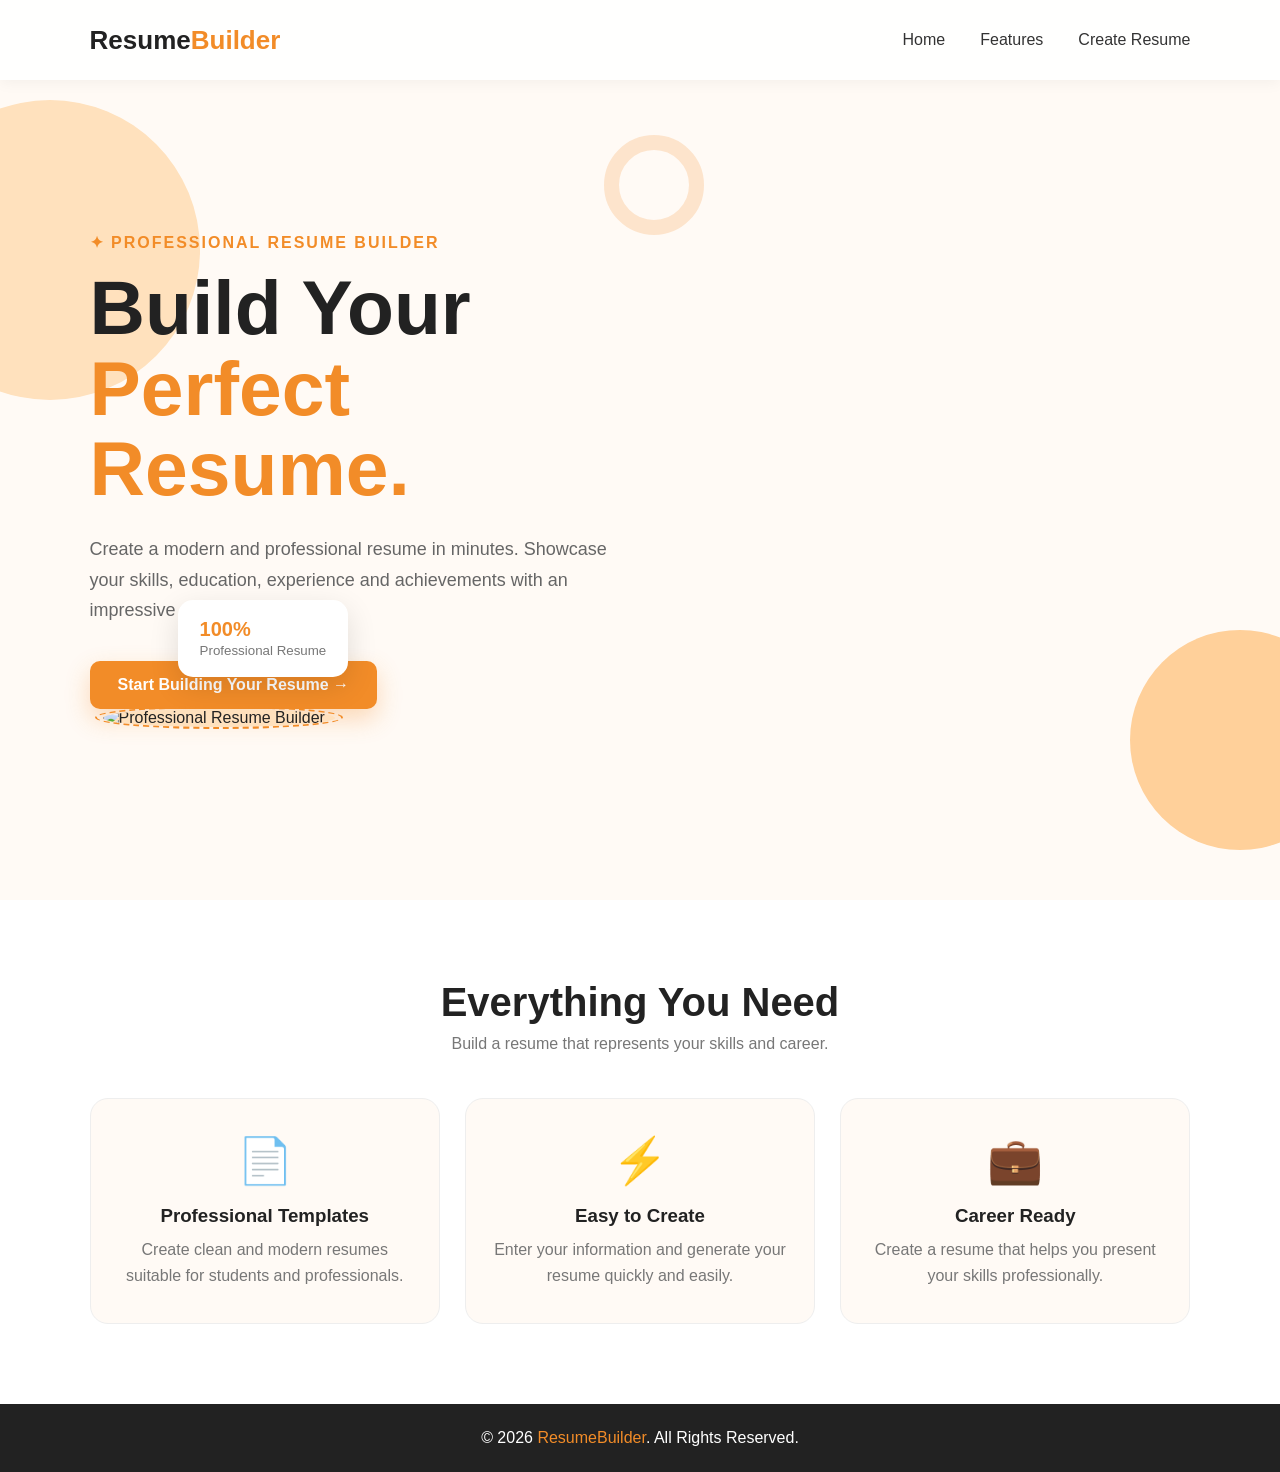
==== commit ea23f146: "Update index.html" ====
--- a/index.html
+++ b/index.html
@@ -473,21 +473,14 @@
             achievements with an impressive design.
         </p>
 
-        <div class="buttons">
-
-            <a href="resume.html" class="primary-btn">
-                Create My Resume →
-            </a>
-
-            <a href="#features" class="secondary-btn">
-                Explore Features
-            </a>
-
-        </div>
-
-    </div>
-
-
+
+<div class="buttons">
+
+    <a href="resume.html" class="primary-btn">
+        Start Building Your Resume →
+    </a>
+
+</div>
     <!-- IMAGE -->
     <div class="hero-image">
 
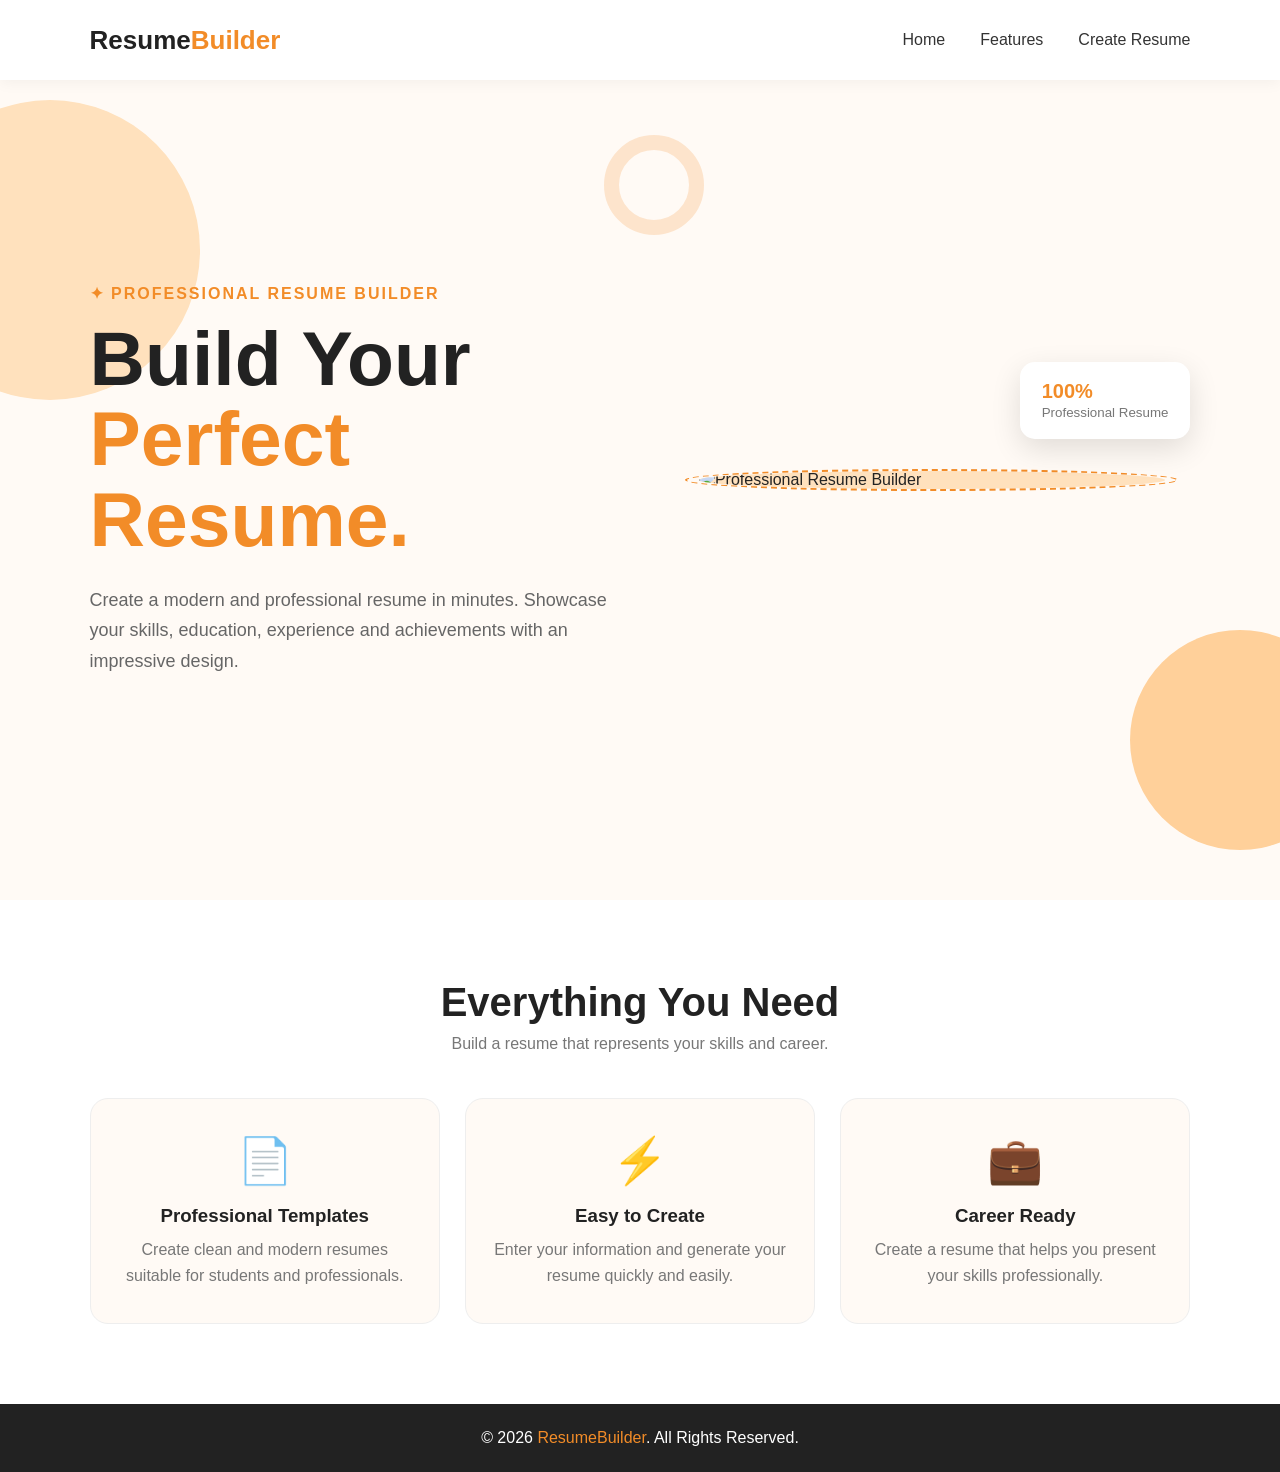
==== commit 9af57868: "Update index.html" ====
--- a/index.html
+++ b/index.html
@@ -28,7 +28,7 @@
     align-items: center;
     justify-content: space-between;
     padding: 0 7%;
-    background: rgba(255,255,255,0.9);
+    background: rgba(255,255,255,0.92);
     backdrop-filter: blur(10px);
     position: fixed;
     top: 0;
@@ -109,7 +109,7 @@
     animation: rotate 10s linear infinite;
 }
 
-/* LEFT */
+/* LEFT CONTENT */
 .hero-content {
     width: 50%;
     animation: slideLeft 1s ease forwards;
@@ -139,45 +139,6 @@
     line-height: 1.7;
     color: #666;
     max-width: 560px;
-    margin-bottom: 35px;
-}
-
-/* BUTTONS */
-.buttons {
-    display: flex;
-    gap: 15px;
-    flex-wrap: wrap;
-}
-
-.primary-btn {
-    text-decoration: none;
-    padding: 15px 28px;
-    background: #f28c28;
-    color: white;
-    border-radius: 10px;
-    font-weight: 700;
-    box-shadow: 0 10px 25px rgba(242,140,40,.3);
-    transition: .3s;
-}
-
-.primary-btn:hover {
-    transform: translateY(-4px);
-    background: #e4770d;
-}
-
-.secondary-btn {
-    text-decoration: none;
-    padding: 15px 28px;
-    border: 2px solid #f28c28;
-    color: #f28c28;
-    border-radius: 10px;
-    font-weight: 700;
-    transition: .3s;
-}
-
-.secondary-btn:hover {
-    background: #f28c28;
-    color: white;
 }
 
 /* IMAGE */
@@ -312,6 +273,7 @@
         opacity: 0;
         transform: translateX(-70px);
     }
+
     to {
         opacity: 1;
         transform: translateX(0);
@@ -323,6 +285,7 @@
         opacity: 0;
         transform: translateX(70px);
     }
+
     to {
         opacity: 1;
         transform: translateX(0);
@@ -333,6 +296,7 @@
     0%,100% {
         transform: translateY(0);
     }
+
     50% {
         transform: translateY(-15px);
     }
@@ -342,6 +306,7 @@
     0%,100% {
         transform: translateY(0);
     }
+
     50% {
         transform: translateY(-10px);
     }
@@ -351,6 +316,7 @@
     0%,100% {
         transform: translateY(0);
     }
+
     50% {
         transform: translateY(-25px);
     }
@@ -360,6 +326,7 @@
     from {
         transform: rotate(0deg);
     }
+
     to {
         transform: rotate(360deg);
     }
@@ -387,10 +354,6 @@
         margin-right: auto;
     }
 
-    .buttons {
-        justify-content: center;
-    }
-
     .hero-image {
         width: 100%;
         margin-top: 60px;
@@ -440,9 +403,20 @@
     </div>
 
     <ul class="nav-links">
-        <li><a href="index.html">Home</a></li>
-        <li><a href="#features">Features</a></li>
-        <li><a href="resume.html">Create Resume</a></li>
+
+        <li>
+            <a href="index.html">Home</a>
+        </li>
+
+        <li>
+            <a href="#features">Features</a>
+        </li>
+
+        <!-- ONLY CREATE RESUME -->
+        <li>
+            <a href="resume.html">Create Resume</a>
+        </li>
+
     </ul>
 
 </nav>
@@ -455,6 +429,8 @@
     <div class="shape shape2"></div>
     <div class="shape shape3"></div>
 
+
+    <!-- LEFT -->
     <div class="hero-content">
 
         <div class="small-title">
@@ -473,15 +449,10 @@
             achievements with an impressive design.
         </p>
 
-
-<div class="buttons">
-
-    <a href="resume.html" class="primary-btn">
-        Start Building Your Resume →
-    </a>
-
-</div>
-    <!-- IMAGE -->
+    </div>
+
+
+    <!-- RIGHT IMAGE -->
     <div class="hero-image">
 
         <div class="image-circle">
@@ -494,8 +465,13 @@
         </div>
 
         <div class="badge">
+
             <strong>100%</strong>
-            <small>Professional Resume</small>
+
+            <small>
+                Professional Resume
+            </small>
+
         </div>
 
     </div>
@@ -506,19 +482,27 @@
 <!-- FEATURES -->
 <section class="features" id="features">
 
-    <h2>Everything You Need</h2>
+    <h2>
+        Everything You Need
+    </h2>
 
     <p>
         Build a resume that represents your skills and career.
     </p>
 
+
     <div class="feature-grid">
 
+
         <div class="card">
 
-            <div class="icon">📄</div>
-
-            <h3>Professional Templates</h3>
+            <div class="icon">
+                📄
+            </div>
+
+            <h3>
+                Professional Templates
+            </h3>
 
             <p>
                 Create clean and modern resumes
@@ -530,9 +514,13 @@
 
         <div class="card">
 
-            <div class="icon">⚡</div>
-
-            <h3>Easy to Create</h3>
+            <div class="icon">
+                ⚡
+            </div>
+
+            <h3>
+                Easy to Create
+            </h3>
 
             <p>
                 Enter your information and generate
@@ -544,9 +532,13 @@
 
         <div class="card">
 
-            <div class="icon">💼</div>
-
-            <h3>Career Ready</h3>
+            <div class="icon">
+                💼
+            </div>
+
+            <h3>
+                Career Ready
+            </h3>
 
             <p>
                 Create a resume that helps you
@@ -555,6 +547,7 @@
 
         </div>
 
+
     </div>
 
 </section>
@@ -563,7 +556,8 @@
 <!-- FOOTER -->
 <footer>
 
-    © 2026 <span>ResumeBuilder</span>.
+    © 2026
+    <span>ResumeBuilder</span>.
     All Rights Reserved.
 
 </footer>
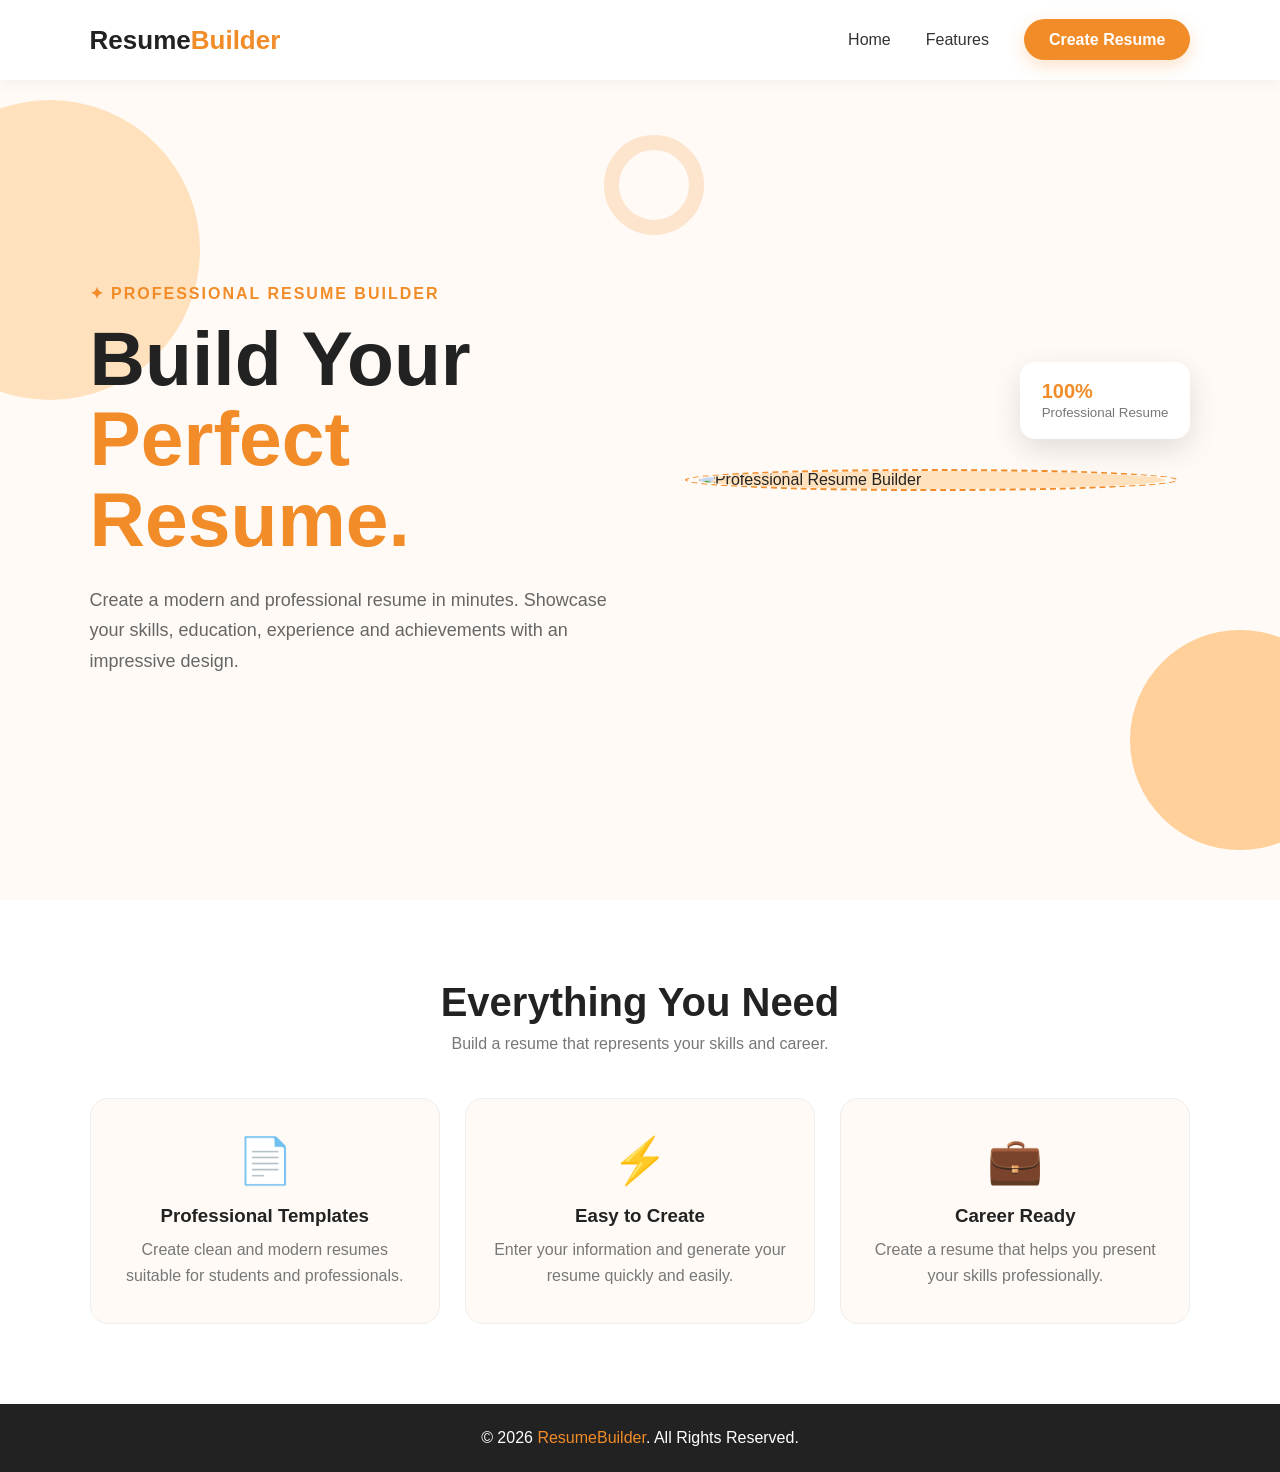
==== commit 14015ecd: "Update index.html" ====
--- a/index.html
+++ b/index.html
@@ -48,6 +48,7 @@
 
 .nav-links {
     display: flex;
+    align-items: center;
     gap: 35px;
     list-style: none;
 }
@@ -62,6 +63,25 @@
 .nav-links a:hover {
     color: #f28c28;
 }
+
+/* CREATE RESUME BUTTON - CENTER */
+.create-btn {
+    background: #f28c28;
+    color: white !important;
+    padding: 12px 25px;
+    border-radius: 30px;
+    font-weight: 700 !important;
+    box-shadow: 0 6px 18px rgba(242,140,40,0.25);
+    transition: 0.3s !important;
+}
+
+.create-btn:hover {
+    background: #e67d18;
+    color: white !important;
+    transform: translateY(-2px);
+    box-shadow: 0 8px 22px rgba(242,140,40,0.35);
+}
+
 
 /* HERO */
 .hero {
@@ -412,9 +432,13 @@
             <a href="#features">Features</a>
         </li>
 
-        <!-- ONLY CREATE RESUME -->
+        <!-- CREATE RESUME -->
         <li>
-            <a href="resume.html">Create Resume</a>
+            <a href="resume.html"
+               class="create-btn"
+               onclick="checkDesktop(event)">
+               Create Resume
+            </a>
         </li>
 
     </ul>
@@ -563,5 +587,26 @@
 </footer>
 
 
+<script>
+
+/* DESKTOP SITE CHECK */
+
+function checkDesktop(event) {
+
+    if (window.innerWidth <= 900) {
+
+        event.preventDefault();
+
+        alert(
+            "💻 Please open this website in Desktop Site mode to create your resume.\n\n" +
+            "On your phone browser, select 'Desktop site' from the browser menu."
+        );
+
+    }
+
+}
+
+</script>
+
 </body>
 </html>
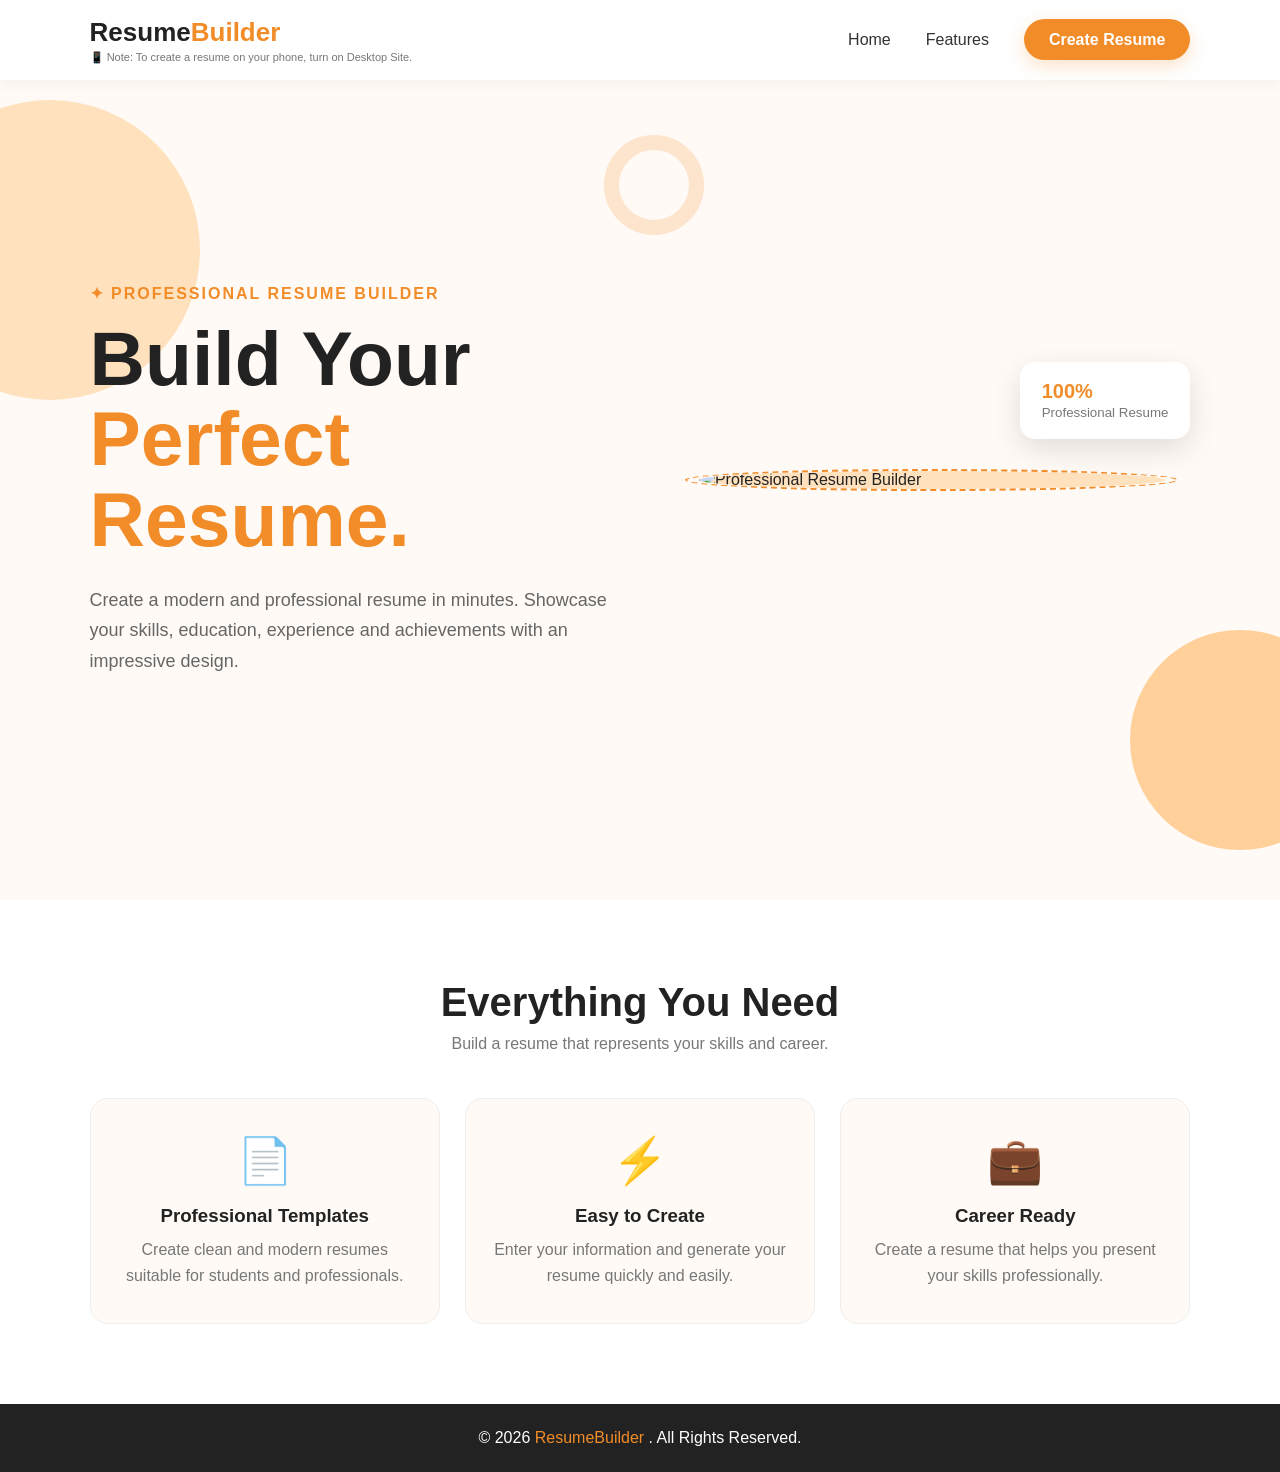
==== commit 0b711f40: "Update index.html" ====
--- a/index.html
+++ b/index.html
@@ -7,6 +7,7 @@
 <title>Resume Builder Pro</title>
 
 <style>
+
 * {
     margin: 0;
     padding: 0;
@@ -20,20 +21,38 @@
     overflow-x: hidden;
 }
 
-/* NAVBAR */
+
+/* =========================
+   NAVBAR
+========================= */
+
 .navbar {
     width: 100%;
-    height: 80px;
+    min-height: 80px;
+
     display: flex;
     align-items: center;
     justify-content: space-between;
-    padding: 0 7%;
+
+    padding: 10px 7%;
+
     background: rgba(255,255,255,0.92);
     backdrop-filter: blur(10px);
+
     position: fixed;
     top: 0;
     z-index: 1000;
+
     box-shadow: 0 2px 15px rgba(0,0,0,0.05);
+}
+
+
+/* LOGO + NOTE */
+
+.brand-section {
+    display: flex;
+    flex-direction: column;
+    align-items: flex-start;
 }
 
 .logo {
@@ -45,6 +64,19 @@
 .logo span {
     color: #f28c28;
 }
+
+
+/* NOTE */
+
+.resume-note {
+    font-size: 11px;
+    color: #777;
+    margin-top: 3px;
+    font-weight: 500;
+}
+
+
+/* NAV LINKS */
 
 .nav-links {
     display: flex;
@@ -64,255 +96,399 @@
     color: #f28c28;
 }
 
-/* CREATE RESUME BUTTON - CENTER */
+
+/* CREATE RESUME BUTTON */
+
 .create-btn {
     background: #f28c28;
     color: white !important;
+
     padding: 12px 25px;
+
     border-radius: 30px;
+
     font-weight: 700 !important;
+
     box-shadow: 0 6px 18px rgba(242,140,40,0.25);
+
     transition: 0.3s !important;
 }
 
 .create-btn:hover {
     background: #e67d18;
+
     color: white !important;
+
     transform: translateY(-2px);
+
     box-shadow: 0 8px 22px rgba(242,140,40,0.35);
 }
 
 
-/* HERO */
+/* =========================
+   HERO
+========================= */
+
 .hero {
     min-height: 100vh;
+
     padding: 120px 7% 60px;
+
     display: flex;
+
     align-items: center;
+
     justify-content: space-between;
+
     position: relative;
+
     overflow: hidden;
 }
 
+
 /* BACKGROUND SHAPES */
+
 .shape {
     position: absolute;
     border-radius: 50%;
     z-index: -1;
 }
 
+
 .shape1 {
     width: 300px;
     height: 300px;
+
     background: #ffe1bd;
+
     top: 100px;
     left: -100px;
+
     animation: float 6s ease-in-out infinite;
 }
+
 
 .shape2 {
     width: 220px;
     height: 220px;
+
     background: #ffd09a;
+
     right: -70px;
     bottom: 50px;
+
     animation: float 5s ease-in-out infinite reverse;
 }
+
 
 .shape3 {
     width: 100px;
     height: 100px;
+
     border: 15px solid #f28c28;
+
     right: 45%;
     top: 15%;
+
     opacity: .2;
+
     animation: rotate 10s linear infinite;
 }
 
-/* LEFT CONTENT */
+
+/* =========================
+   LEFT CONTENT
+========================= */
+
 .hero-content {
     width: 50%;
+
     animation: slideLeft 1s ease forwards;
 }
+
 
 .small-title {
     color: #f28c28;
+
     font-size: 16px;
+
     font-weight: 700;
+
     letter-spacing: 2px;
+
     margin-bottom: 15px;
 }
+
 
 .hero h1 {
     font-size: clamp(45px, 6vw, 78px);
+
     line-height: 1.05;
+
     font-weight: 800;
+
     margin-bottom: 25px;
 }
+
 
 .hero h1 span {
     color: #f28c28;
 }
 
+
 .hero p {
     font-size: 18px;
+
     line-height: 1.7;
+
     color: #666;
+
     max-width: 560px;
 }
 
-/* IMAGE */
+
+/* =========================
+   IMAGE
+========================= */
+
 .hero-image {
     width: 47%;
+
     display: flex;
+
     justify-content: center;
+
     align-items: center;
+
     position: relative;
+
     animation: slideRight 1s ease forwards;
 }
+
 
 .image-circle {
     width: min(480px, 90%);
     height: min(480px, 90%);
+
     border-radius: 50%;
+
     background: #ffe1bd;
+
     display: flex;
+
     justify-content: center;
+
     align-items: center;
+
     position: relative;
+
     animation: imageFloat 4s ease-in-out infinite;
 }
+
 
 .image-circle::before {
     content: "";
+
     position: absolute;
+
     width: 105%;
     height: 105%;
+
     border: 2px dashed #f28c28;
+
     border-radius: 50%;
+
     animation: rotate 15s linear infinite;
 }
+
 
 .hero-image img {
     width: 100%;
     height: 100%;
+
     object-fit: cover;
+
     border-radius: 50%;
+
     position: relative;
+
     z-index: 2;
 }
 
-/* BADGE */
+
+/* =========================
+   BADGE
+========================= */
+
 .badge {
     position: absolute;
+
     right: 0;
     bottom: 50px;
+
     background: white;
+
     padding: 18px 22px;
+
     border-radius: 15px;
+
     box-shadow: 0 10px 30px rgba(0,0,0,.12);
+
     animation: badgeFloat 3s ease-in-out infinite;
+
     z-index: 5;
 }
+
 
 .badge strong {
     display: block;
+
     font-size: 20px;
+
     color: #f28c28;
 }
+
 
 .badge small {
     color: #777;
 }
 
-/* FEATURES */
+
+/* =========================
+   FEATURES
+========================= */
+
 .features {
     padding: 80px 7%;
+
     background: white;
+
     text-align: center;
 }
+
 
 .features h2 {
     font-size: 40px;
+
     margin-bottom: 10px;
 }
+
 
 .features > p {
     color: #777;
+
     margin-bottom: 45px;
 }
+
 
 .feature-grid {
     display: grid;
+
     grid-template-columns: repeat(3, 1fr);
+
     gap: 25px;
 }
+
 
 .card {
     padding: 35px 25px;
+
     border-radius: 18px;
+
     background: #fffaf5;
+
     transition: .3s;
+
     border: 1px solid #eee;
 }
+
 
 .card:hover {
     transform: translateY(-10px);
+
     box-shadow: 0 15px 35px rgba(0,0,0,.08);
 }
+
 
 .icon {
     font-size: 45px;
+
     margin-bottom: 18px;
 }
+
 
 .card h3 {
     margin-bottom: 10px;
 }
 
+
 .card p {
     color: #777;
+
     line-height: 1.6;
 }
 
-/* FOOTER */
+
+/* =========================
+   FOOTER
+========================= */
+
 footer {
     background: #222;
+
     color: white;
+
     text-align: center;
+
     padding: 25px;
 }
+
 
 footer span {
     color: #f28c28;
 }
 
-/* ANIMATIONS */
+
+/* =========================
+   ANIMATIONS
+========================= */
+
 @keyframes slideLeft {
+
     from {
         opacity: 0;
+
         transform: translateX(-70px);
     }
 
     to {
         opacity: 1;
+
         transform: translateX(0);
     }
-}
+
+}
+
 
 @keyframes slideRight {
+
     from {
         opacity: 0;
+
         transform: translateX(70px);
     }
 
     to {
         opacity: 1;
+
         transform: translateX(0);
     }
-}
+
+}
+
 
 @keyframes imageFloat {
+
     0%,100% {
         transform: translateY(0);
     }
@@ -320,9 +496,12 @@
     50% {
         transform: translateY(-15px);
     }
-}
+
+}
+
 
 @keyframes badgeFloat {
+
     0%,100% {
         transform: translateY(0);
     }
@@ -330,9 +509,12 @@
     50% {
         transform: translateY(-10px);
     }
-}
+
+}
+
 
 @keyframes float {
+
     0%,100% {
         transform: translateY(0);
     }
@@ -340,9 +522,12 @@
     50% {
         transform: translateY(-25px);
     }
-}
+
+}
+
 
 @keyframes rotate {
+
     from {
         transform: rotate(0deg);
     }
@@ -350,44 +535,85 @@
     to {
         transform: rotate(360deg);
     }
-}
-
-/* MOBILE */
+
+}
+
+
+/* =========================
+   MOBILE
+========================= */
+
 @media(max-width: 900px) {
+
+    .navbar {
+        padding: 10px 5%;
+    }
+
 
     .nav-links {
         display: none;
     }
 
+
+    .logo {
+        font-size: 24px;
+    }
+
+
+    .resume-note {
+        font-size: 10px;
+
+        max-width: 260px;
+
+        line-height: 1.3;
+    }
+
+
     .hero {
         flex-direction: column;
+
         text-align: center;
-        padding-top: 120px;
-    }
+
+        padding-top: 125px;
+    }
+
 
     .hero-content {
         width: 100%;
     }
 
+
     .hero p {
         margin-left: auto;
+
         margin-right: auto;
     }
+
 
     .hero-image {
         width: 100%;
+
         margin-top: 60px;
     }
+
 
     .image-circle {
         width: 350px;
+
         height: 350px;
     }
+
 
     .feature-grid {
         grid-template-columns: 1fr;
     }
-}
+
+}
+
+
+/* =========================
+   SMALL MOBILE
+========================= */
 
 @media(max-width: 500px) {
 
@@ -395,49 +621,90 @@
         font-size: 43px;
     }
 
+
     .hero p {
         font-size: 16px;
     }
 
+
     .image-circle {
         width: 280px;
+
         height: 280px;
     }
+
 
     .badge {
         right: 5px;
+
         bottom: 20px;
+
         padding: 12px;
     }
-}
+
+
+    .resume-note {
+        font-size: 9px;
+
+        max-width: 230px;
+    }
+
+}
+
 </style>
 </head>
 
+
 <body>
 
-<!-- NAVBAR -->
+
+<!-- =========================
+     NAVBAR
+========================= -->
+
 <nav class="navbar">
 
-    <div class="logo">
-        Resume<span>Builder</span>
+
+    <!-- LOGO + NOTE -->
+
+    <div class="brand-section">
+
+        <div class="logo">
+            Resume<span>Builder</span>
+        </div>
+
+        <div class="resume-note">
+            📱 Note: To create a resume on your phone, turn on Desktop Site.
+        </div>
+
     </div>
 
+
+    <!-- NAVIGATION -->
+
     <ul class="nav-links">
 
         <li>
-            <a href="index.html">Home</a>
+            <a href="index.html">
+                Home
+            </a>
         </li>
 
+
         <li>
-            <a href="#features">Features</a>
+            <a href="#features">
+                Features
+            </a>
         </li>
 
-        <!-- CREATE RESUME -->
+
         <li>
             <a href="resume.html"
                class="create-btn"
                onclick="checkDesktop(event)">
-               Create Resume
+
+                Create Resume
+
             </a>
         </li>
 
@@ -446,129 +713,203 @@
 </nav>
 
 
-<!-- HERO -->
+
+<!-- =========================
+     HERO
+========================= -->
+
 <section class="hero">
 
+
+    <!-- BACKGROUND SHAPES -->
+
     <div class="shape shape1"></div>
+
     <div class="shape shape2"></div>
+
     <div class="shape shape3"></div>
 
 
-    <!-- LEFT -->
+
+    <!-- LEFT CONTENT -->
+
     <div class="hero-content">
+
 
         <div class="small-title">
             ✦ PROFESSIONAL RESUME BUILDER
         </div>
 
+
         <h1>
+
             Build Your
+
             <br>
-            <span>Perfect Resume.</span>
+
+            <span>
+                Perfect Resume.
+            </span>
+
         </h1>
 
+
         <p>
+
             Create a modern and professional resume in minutes.
+
             Showcase your skills, education, experience and
             achievements with an impressive design.
+
         </p>
 
+
     </div>
 
 
+
     <!-- RIGHT IMAGE -->
+
     <div class="hero-image">
 
+
         <div class="image-circle">
+
 
             <img
                 src="resume-person.jpg"
                 alt="Professional Resume Builder"
             >
 
+
         </div>
 
+
         <div class="badge">
 
-            <strong>100%</strong>
+
+            <strong>
+                100%
+            </strong>
+
 
             <small>
                 Professional Resume
             </small>
 
+
         </div>
 
+
     </div>
 
+
 </section>
 
 
-<!-- FEATURES -->
-<section class="features" id="features">
+
+<!-- =========================
+     FEATURES
+========================= -->
+
+<section
+    class="features"
+    id="features"
+>
+
 
     <h2>
         Everything You Need
     </h2>
 
+
     <p>
         Build a resume that represents your skills and career.
     </p>
 
 
+
     <div class="feature-grid">
 
 
+
+        <!-- CARD 1 -->
+
         <div class="card">
+
 
             <div class="icon">
                 📄
             </div>
 
+
             <h3>
                 Professional Templates
             </h3>
 
+
             <p>
+
                 Create clean and modern resumes
                 suitable for students and professionals.
+
             </p>
 
+
         </div>
 
 
+
+        <!-- CARD 2 -->
+
         <div class="card">
+
 
             <div class="icon">
                 ⚡
             </div>
 
+
             <h3>
                 Easy to Create
             </h3>
 
+
             <p>
+
                 Enter your information and generate
                 your resume quickly and easily.
+
             </p>
 
+
         </div>
 
 
+
+        <!-- CARD 3 -->
+
         <div class="card">
+
 
             <div class="icon">
                 💼
             </div>
 
+
             <h3>
                 Career Ready
             </h3>
 
+
             <p>
+
                 Create a resume that helps you
                 present your skills professionally.
+
             </p>
 
+
         </div>
 
 
@@ -577,19 +918,35 @@
 </section>
 
 
-<!-- FOOTER -->
+
+<!-- =========================
+     FOOTER
+========================= -->
+
 <footer>
 
     © 2026
-    <span>ResumeBuilder</span>.
+
+    <span>
+        ResumeBuilder
+    </span>.
+
     All Rights Reserved.
 
 </footer>
 
 
+
+<!-- =========================
+     JAVASCRIPT
+========================= -->
+
 <script>
 
-/* DESKTOP SITE CHECK */
+/*
+   CREATE RESUME
+   MOBILE CHECK
+*/
 
 function checkDesktop(event) {
 
@@ -598,8 +955,8 @@
         event.preventDefault();
 
         alert(
-            "💻 Please open this website in Desktop Site mode to create your resume.\n\n" +
-            "On your phone browser, select 'Desktop site' from the browser menu."
+            "💻 Please turn on Desktop Site to create your resume.\n\n" +
+            "Open your browser menu and select 'Desktop site'."
         );
 
     }
@@ -607,6 +964,7 @@
 }
 
 </script>
+
 
 </body>
 </html>
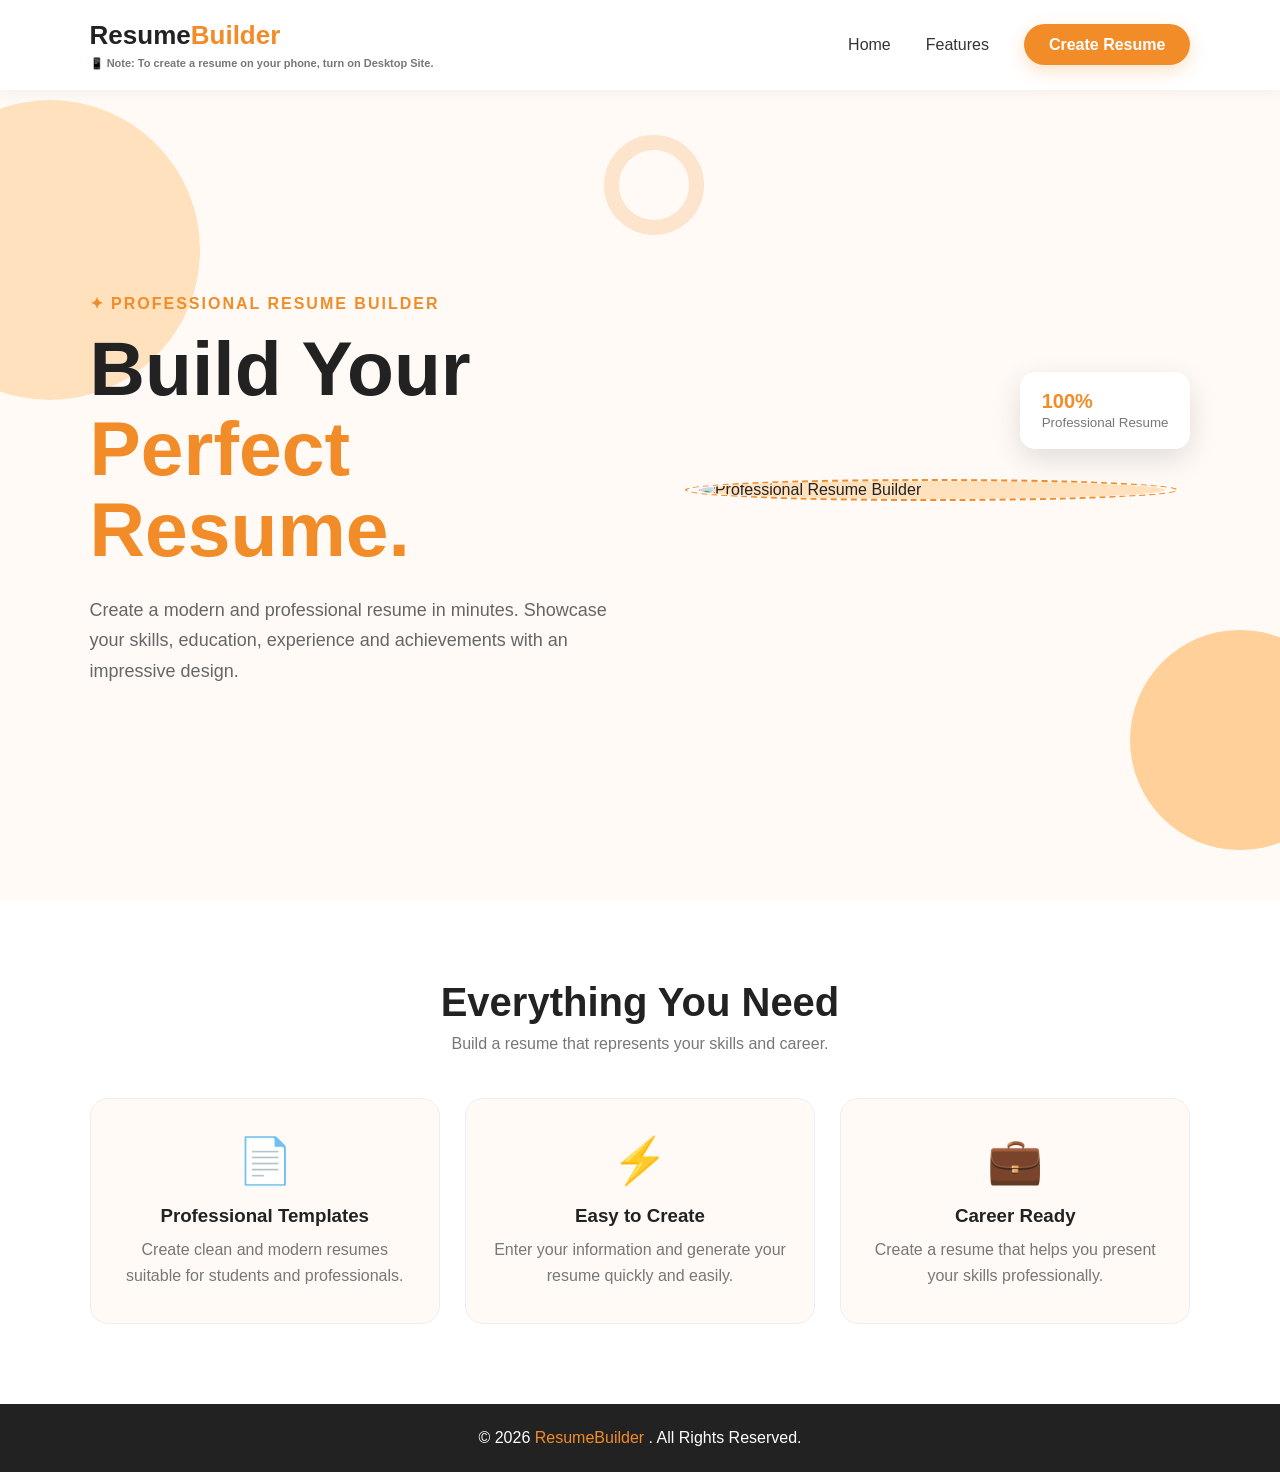
==== commit 98078dd7: "Update index.html" ====
--- a/index.html
+++ b/index.html
@@ -1,12 +1,20 @@
 <!DOCTYPE html>
 <html lang="en">
+
 <head>
+
 <meta charset="UTF-8">
+
 <meta name="viewport" content="width=device-width, initial-scale=1.0">
 
 <title>Resume Builder Pro</title>
 
+
 <style>
+
+/* =========================
+   RESET
+========================= */
 
 * {
     margin: 0;
@@ -15,6 +23,7 @@
     font-family: "Poppins", Arial, sans-serif;
 }
 
+
 body {
     background: #fffaf5;
     color: #222;
@@ -27,428 +36,525 @@
 ========================= */
 
 .navbar {
+
     width: 100%;
-    min-height: 80px;
+
+    min-height: 90px;
 
     display: flex;
+
     align-items: center;
+
     justify-content: space-between;
 
     padding: 10px 7%;
 
-    background: rgba(255,255,255,0.92);
+    background: rgba(255,255,255,0.95);
+
     backdrop-filter: blur(10px);
 
     position: fixed;
+
     top: 0;
+
+    left: 0;
+
     z-index: 1000;
 
     box-shadow: 0 2px 15px rgba(0,0,0,0.05);
 }
 
 
-/* LOGO + NOTE */
+/* =========================
+   LOGO SECTION
+========================= */
 
 .brand-section {
+
     display: flex;
+
     flex-direction: column;
+
     align-items: flex-start;
-}
+
+    justify-content: center;
+}
+
 
 .logo {
+
     font-size: 26px;
+
     font-weight: 800;
+
     color: #222;
-}
+
+    line-height: 1.2;
+}
+
 
 .logo span {
+
     color: #f28c28;
 }
 
 
-/* NOTE */
+/* =========================
+   NOTE
+========================= */
 
 .resume-note {
+
+    display: block;
+
+    margin-top: 5px;
+
     font-size: 11px;
+
+    font-weight: 600;
+
     color: #777;
-    margin-top: 3px;
+
+    line-height: 1.3;
+
+    white-space: nowrap;
+}
+
+
+/* =========================
+   NAV LINKS
+========================= */
+
+.nav-links {
+
+    display: flex;
+
+    align-items: center;
+
+    gap: 35px;
+
+    list-style: none;
+}
+
+
+.nav-links a {
+
+    text-decoration: none;
+
+    color: #333;
+
     font-weight: 500;
-}
-
-
-/* NAV LINKS */
-
-.nav-links {
+
+    transition: 0.3s;
+}
+
+
+.nav-links a:hover {
+
+    color: #f28c28;
+}
+
+
+/* =========================
+   CREATE RESUME BUTTON
+========================= */
+
+.create-btn {
+
+    background: #f28c28;
+
+    color: white !important;
+
+    padding: 12px 25px;
+
+    border-radius: 30px;
+
+    font-weight: 700 !important;
+
+    box-shadow: 0 6px 18px rgba(242,140,40,0.25);
+
+    transition: 0.3s !important;
+}
+
+
+.create-btn:hover {
+
+    background: #e67d18;
+
+    color: white !important;
+
+    transform: translateY(-2px);
+
+    box-shadow: 0 8px 22px rgba(242,140,40,0.35);
+}
+
+
+/* =========================
+   HERO
+========================= */
+
+.hero {
+
+    min-height: 100vh;
+
+    padding: 140px 7% 60px;
+
     display: flex;
+
     align-items: center;
-    gap: 35px;
-    list-style: none;
-}
-
-.nav-links a {
-    text-decoration: none;
-    color: #333;
-    font-weight: 500;
-    transition: 0.3s;
-}
-
-.nav-links a:hover {
+
+    justify-content: space-between;
+
+    position: relative;
+
+    overflow: hidden;
+}
+
+
+/* =========================
+   BACKGROUND SHAPES
+========================= */
+
+.shape {
+
+    position: absolute;
+
+    border-radius: 50%;
+
+    z-index: -1;
+}
+
+
+.shape1 {
+
+    width: 300px;
+
+    height: 300px;
+
+    background: #ffe1bd;
+
+    top: 100px;
+
+    left: -100px;
+
+    animation: float 6s ease-in-out infinite;
+}
+
+
+.shape2 {
+
+    width: 220px;
+
+    height: 220px;
+
+    background: #ffd09a;
+
+    right: -70px;
+
+    bottom: 50px;
+
+    animation: float 5s ease-in-out infinite reverse;
+}
+
+
+.shape3 {
+
+    width: 100px;
+
+    height: 100px;
+
+    border: 15px solid #f28c28;
+
+    right: 45%;
+
+    top: 15%;
+
+    opacity: .2;
+
+    animation: rotate 10s linear infinite;
+}
+
+
+/* =========================
+   HERO CONTENT
+========================= */
+
+.hero-content {
+
+    width: 50%;
+
+    animation: slideLeft 1s ease forwards;
+}
+
+
+.small-title {
+
     color: #f28c28;
-}
-
-
-/* CREATE RESUME BUTTON */
-
-.create-btn {
-    background: #f28c28;
-    color: white !important;
-
-    padding: 12px 25px;
-
-    border-radius: 30px;
-
-    font-weight: 700 !important;
-
-    box-shadow: 0 6px 18px rgba(242,140,40,0.25);
-
-    transition: 0.3s !important;
-}
-
-.create-btn:hover {
-    background: #e67d18;
-
-    color: white !important;
-
-    transform: translateY(-2px);
-
-    box-shadow: 0 8px 22px rgba(242,140,40,0.35);
-}
-
-
-/* =========================
-   HERO
-========================= */
-
-.hero {
-    min-height: 100vh;
-
-    padding: 120px 7% 60px;
+
+    font-size: 16px;
+
+    font-weight: 700;
+
+    letter-spacing: 2px;
+
+    margin-bottom: 15px;
+}
+
+
+.hero h1 {
+
+    font-size: clamp(45px, 6vw, 78px);
+
+    line-height: 1.05;
+
+    font-weight: 800;
+
+    margin-bottom: 25px;
+}
+
+
+.hero h1 span {
+
+    color: #f28c28;
+}
+
+
+.hero p {
+
+    font-size: 18px;
+
+    line-height: 1.7;
+
+    color: #666;
+
+    max-width: 560px;
+}
+
+
+/* =========================
+   HERO IMAGE
+========================= */
+
+.hero-image {
+
+    width: 47%;
 
     display: flex;
 
+    justify-content: center;
+
     align-items: center;
 
-    justify-content: space-between;
-
     position: relative;
 
-    overflow: hidden;
-}
-
-
-/* BACKGROUND SHAPES */
-
-.shape {
+    animation: slideRight 1s ease forwards;
+}
+
+
+.image-circle {
+
+    width: min(480px, 90%);
+
+    height: min(480px, 90%);
+
+    border-radius: 50%;
+
+    background: #ffe1bd;
+
+    display: flex;
+
+    justify-content: center;
+
+    align-items: center;
+
+    position: relative;
+
+    animation: imageFloat 4s ease-in-out infinite;
+}
+
+
+.image-circle::before {
+
+    content: "";
+
     position: absolute;
+
+    width: 105%;
+
+    height: 105%;
+
+    border: 2px dashed #f28c28;
+
     border-radius: 50%;
-    z-index: -1;
-}
-
-
-.shape1 {
-    width: 300px;
-    height: 300px;
-
-    background: #ffe1bd;
-
-    top: 100px;
-    left: -100px;
-
-    animation: float 6s ease-in-out infinite;
-}
-
-
-.shape2 {
-    width: 220px;
-    height: 220px;
-
-    background: #ffd09a;
-
-    right: -70px;
+
+    animation: rotate 15s linear infinite;
+}
+
+
+.hero-image img {
+
+    width: 100%;
+
+    height: 100%;
+
+    object-fit: cover;
+
+    border-radius: 50%;
+
+    position: relative;
+
+    z-index: 2;
+}
+
+
+/* =========================
+   BADGE
+========================= */
+
+.badge {
+
+    position: absolute;
+
+    right: 0;
+
     bottom: 50px;
 
-    animation: float 5s ease-in-out infinite reverse;
-}
-
-
-.shape3 {
-    width: 100px;
-    height: 100px;
-
-    border: 15px solid #f28c28;
-
-    right: 45%;
-    top: 15%;
-
-    opacity: .2;
-
-    animation: rotate 10s linear infinite;
-}
-
-
-/* =========================
-   LEFT CONTENT
-========================= */
-
-.hero-content {
-    width: 50%;
-
-    animation: slideLeft 1s ease forwards;
-}
-
-
-.small-title {
+    background: white;
+
+    padding: 18px 22px;
+
+    border-radius: 15px;
+
+    box-shadow: 0 10px 30px rgba(0,0,0,.12);
+
+    animation: badgeFloat 3s ease-in-out infinite;
+
+    z-index: 5;
+}
+
+
+.badge strong {
+
+    display: block;
+
+    font-size: 20px;
+
     color: #f28c28;
-
-    font-size: 16px;
-
-    font-weight: 700;
-
-    letter-spacing: 2px;
-
-    margin-bottom: 15px;
-}
-
-
-.hero h1 {
-    font-size: clamp(45px, 6vw, 78px);
-
-    line-height: 1.05;
-
-    font-weight: 800;
-
-    margin-bottom: 25px;
-}
-
-
-.hero h1 span {
+}
+
+
+.badge small {
+
+    color: #777;
+}
+
+
+/* =========================
+   FEATURES
+========================= */
+
+.features {
+
+    padding: 80px 7%;
+
+    background: white;
+
+    text-align: center;
+}
+
+
+.features h2 {
+
+    font-size: 40px;
+
+    margin-bottom: 10px;
+}
+
+
+.features > p {
+
+    color: #777;
+
+    margin-bottom: 45px;
+}
+
+
+.feature-grid {
+
+    display: grid;
+
+    grid-template-columns: repeat(3, 1fr);
+
+    gap: 25px;
+}
+
+
+.card {
+
+    padding: 35px 25px;
+
+    border-radius: 18px;
+
+    background: #fffaf5;
+
+    transition: .3s;
+
+    border: 1px solid #eee;
+}
+
+
+.card:hover {
+
+    transform: translateY(-10px);
+
+    box-shadow: 0 15px 35px rgba(0,0,0,.08);
+}
+
+
+.icon {
+
+    font-size: 45px;
+
+    margin-bottom: 18px;
+}
+
+
+.card h3 {
+
+    margin-bottom: 10px;
+}
+
+
+.card p {
+
+    color: #777;
+
+    line-height: 1.6;
+}
+
+
+/* =========================
+   FOOTER
+========================= */
+
+footer {
+
+    background: #222;
+
+    color: white;
+
+    text-align: center;
+
+    padding: 25px;
+}
+
+
+footer span {
+
     color: #f28c28;
 }
 
 
-.hero p {
-    font-size: 18px;
-
-    line-height: 1.7;
-
-    color: #666;
-
-    max-width: 560px;
-}
-
-
-/* =========================
-   IMAGE
-========================= */
-
-.hero-image {
-    width: 47%;
-
-    display: flex;
-
-    justify-content: center;
-
-    align-items: center;
-
-    position: relative;
-
-    animation: slideRight 1s ease forwards;
-}
-
-
-.image-circle {
-    width: min(480px, 90%);
-    height: min(480px, 90%);
-
-    border-radius: 50%;
-
-    background: #ffe1bd;
-
-    display: flex;
-
-    justify-content: center;
-
-    align-items: center;
-
-    position: relative;
-
-    animation: imageFloat 4s ease-in-out infinite;
-}
-
-
-.image-circle::before {
-    content: "";
-
-    position: absolute;
-
-    width: 105%;
-    height: 105%;
-
-    border: 2px dashed #f28c28;
-
-    border-radius: 50%;
-
-    animation: rotate 15s linear infinite;
-}
-
-
-.hero-image img {
-    width: 100%;
-    height: 100%;
-
-    object-fit: cover;
-
-    border-radius: 50%;
-
-    position: relative;
-
-    z-index: 2;
-}
-
-
-/* =========================
-   BADGE
-========================= */
-
-.badge {
-    position: absolute;
-
-    right: 0;
-    bottom: 50px;
-
-    background: white;
-
-    padding: 18px 22px;
-
-    border-radius: 15px;
-
-    box-shadow: 0 10px 30px rgba(0,0,0,.12);
-
-    animation: badgeFloat 3s ease-in-out infinite;
-
-    z-index: 5;
-}
-
-
-.badge strong {
-    display: block;
-
-    font-size: 20px;
-
-    color: #f28c28;
-}
-
-
-.badge small {
-    color: #777;
-}
-
-
-/* =========================
-   FEATURES
-========================= */
-
-.features {
-    padding: 80px 7%;
-
-    background: white;
-
-    text-align: center;
-}
-
-
-.features h2 {
-    font-size: 40px;
-
-    margin-bottom: 10px;
-}
-
-
-.features > p {
-    color: #777;
-
-    margin-bottom: 45px;
-}
-
-
-.feature-grid {
-    display: grid;
-
-    grid-template-columns: repeat(3, 1fr);
-
-    gap: 25px;
-}
-
-
-.card {
-    padding: 35px 25px;
-
-    border-radius: 18px;
-
-    background: #fffaf5;
-
-    transition: .3s;
-
-    border: 1px solid #eee;
-}
-
-
-.card:hover {
-    transform: translateY(-10px);
-
-    box-shadow: 0 15px 35px rgba(0,0,0,.08);
-}
-
-
-.icon {
-    font-size: 45px;
-
-    margin-bottom: 18px;
-}
-
-
-.card h3 {
-    margin-bottom: 10px;
-}
-
-
-.card p {
-    color: #777;
-
-    line-height: 1.6;
-}
-
-
-/* =========================
-   FOOTER
-========================= */
-
-footer {
-    background: #222;
-
-    color: white;
-
-    text-align: center;
-
-    padding: 25px;
-}
-
-
-footer span {
-    color: #f28c28;
-}
-
-
 /* =========================
    ANIMATIONS
 ========================= */
@@ -456,15 +562,19 @@
 @keyframes slideLeft {
 
     from {
+
         opacity: 0;
 
         transform: translateX(-70px);
+
     }
 
     to {
+
         opacity: 1;
 
         transform: translateX(0);
+
     }
 
 }
@@ -473,15 +583,19 @@
 @keyframes slideRight {
 
     from {
+
         opacity: 0;
 
         transform: translateX(70px);
+
     }
 
     to {
+
         opacity: 1;
 
         transform: translateX(0);
+
     }
 
 }
@@ -490,11 +604,15 @@
 @keyframes imageFloat {
 
     0%,100% {
+
         transform: translateY(0);
+
     }
 
     50% {
+
         transform: translateY(-15px);
+
     }
 
 }
@@ -503,11 +621,15 @@
 @keyframes badgeFloat {
 
     0%,100% {
+
         transform: translateY(0);
+
     }
 
     50% {
+
         transform: translateY(-10px);
+
     }
 
 }
@@ -516,11 +638,15 @@
 @keyframes float {
 
     0%,100% {
+
         transform: translateY(0);
+
     }
 
     50% {
+
         transform: translateY(-25px);
+
     }
 
 }
@@ -529,11 +655,15 @@
 @keyframes rotate {
 
     from {
+
         transform: rotate(0deg);
+
     }
 
     to {
+
         transform: rotate(360deg);
+
     }
 
 }
@@ -546,66 +676,88 @@
 @media(max-width: 900px) {
 
     .navbar {
+
+        min-height: 90px;
+
         padding: 10px 5%;
+
     }
 
 
     .nav-links {
+
         display: none;
+
     }
 
 
     .logo {
+
         font-size: 24px;
+
     }
 
 
     .resume-note {
+
         font-size: 10px;
 
-        max-width: 260px;
-
-        line-height: 1.3;
+        white-space: normal;
+
+        max-width: 280px;
+
     }
 
 
     .hero {
+
         flex-direction: column;
 
         text-align: center;
 
-        padding-top: 125px;
+        padding-top: 140px;
+
     }
 
 
     .hero-content {
+
         width: 100%;
+
     }
 
 
     .hero p {
+
         margin-left: auto;
 
         margin-right: auto;
+
     }
 
 
     .hero-image {
+
         width: 100%;
 
         margin-top: 60px;
+
     }
 
 
     .image-circle {
+
         width: 350px;
 
         height: 350px;
+
     }
 
 
     .feature-grid {
+
         grid-template-columns: 1fr;
+
     }
 
 }
@@ -618,40 +770,51 @@
 @media(max-width: 500px) {
 
     .hero h1 {
+
         font-size: 43px;
+
     }
 
 
     .hero p {
+
         font-size: 16px;
+
     }
 
 
     .image-circle {
+
         width: 280px;
 
         height: 280px;
+
     }
 
 
     .badge {
+
         right: 5px;
 
         bottom: 20px;
 
         padding: 12px;
+
     }
 
 
     .resume-note {
+
         font-size: 9px;
 
-        max-width: 230px;
+        max-width: 240px;
+
     }
 
 }
 
 </style>
+
 </head>
 
 
@@ -670,43 +833,63 @@
     <div class="brand-section">
 
         <div class="logo">
+
             Resume<span>Builder</span>
+
         </div>
 
+
         <div class="resume-note">
+
             📱 Note: To create a resume on your phone, turn on Desktop Site.
+
         </div>
 
     </div>
 
 
+
     <!-- NAVIGATION -->
 
     <ul class="nav-links">
 
+
         <li>
+
             <a href="index.html">
+
                 Home
+
             </a>
+
         </li>
 
 
         <li>
+
             <a href="#features">
+
                 Features
+
             </a>
+
         </li>
 
 
         <li>
-            <a href="resume.html"
-               class="create-btn"
-               onclick="checkDesktop(event)">
+
+            <a
+                href="resume.html"
+                class="create-btn"
+                onclick="checkDesktop(event)"
+            >
 
                 Create Resume
 
             </a>
+
         </li>
+
 
     </ul>
 
@@ -721,7 +904,7 @@
 <section class="hero">
 
 
-    <!-- BACKGROUND SHAPES -->
+    <!-- SHAPES -->
 
     <div class="shape shape1"></div>
 
@@ -737,7 +920,9 @@
 
 
         <div class="small-title">
+
             ✦ PROFESSIONAL RESUME BUILDER
+
         </div>
 
 
@@ -748,7 +933,9 @@
             <br>
 
             <span>
+
                 Perfect Resume.
+
             </span>
 
         </h1>
@@ -789,12 +976,16 @@
 
 
             <strong>
+
                 100%
+
             </strong>
 
 
             <small>
+
                 Professional Resume
+
             </small>
 
 
@@ -819,12 +1010,16 @@
 
 
     <h2>
+
         Everything You Need
+
     </h2>
 
 
     <p>
+
         Build a resume that represents your skills and career.
+
     </p>
 
 
@@ -839,12 +1034,16 @@
 
 
             <div class="icon">
+
                 📄
+
             </div>
 
 
             <h3>
+
                 Professional Templates
+
             </h3>
 
 
@@ -866,12 +1065,16 @@
 
 
             <div class="icon">
+
                 ⚡
+
             </div>
 
 
             <h3>
+
                 Easy to Create
+
             </h3>
 
 
@@ -893,12 +1096,16 @@
 
 
             <div class="icon">
+
                 💼
+
             </div>
 
 
             <h3>
+
                 Career Ready
+
             </h3>
 
 
@@ -928,7 +1135,9 @@
     © 2026
 
     <span>
+
         ResumeBuilder
+
     </span>.
 
     All Rights Reserved.
@@ -943,11 +1152,6 @@
 
 <script>
 
-/*
-   CREATE RESUME
-   MOBILE CHECK
-*/
-
 function checkDesktop(event) {
 
     if (window.innerWidth <= 900) {
@@ -955,7 +1159,7 @@
         event.preventDefault();
 
         alert(
-            "💻 Please turn on Desktop Site to create your resume.\n\n" +
+            "📱 Note: To create a resume on your phone, turn on Desktop Site.\n\n" +
             "Open your browser menu and select 'Desktop site'."
         );
 
@@ -967,4 +1171,5 @@
 
 
 </body>
+
 </html>
